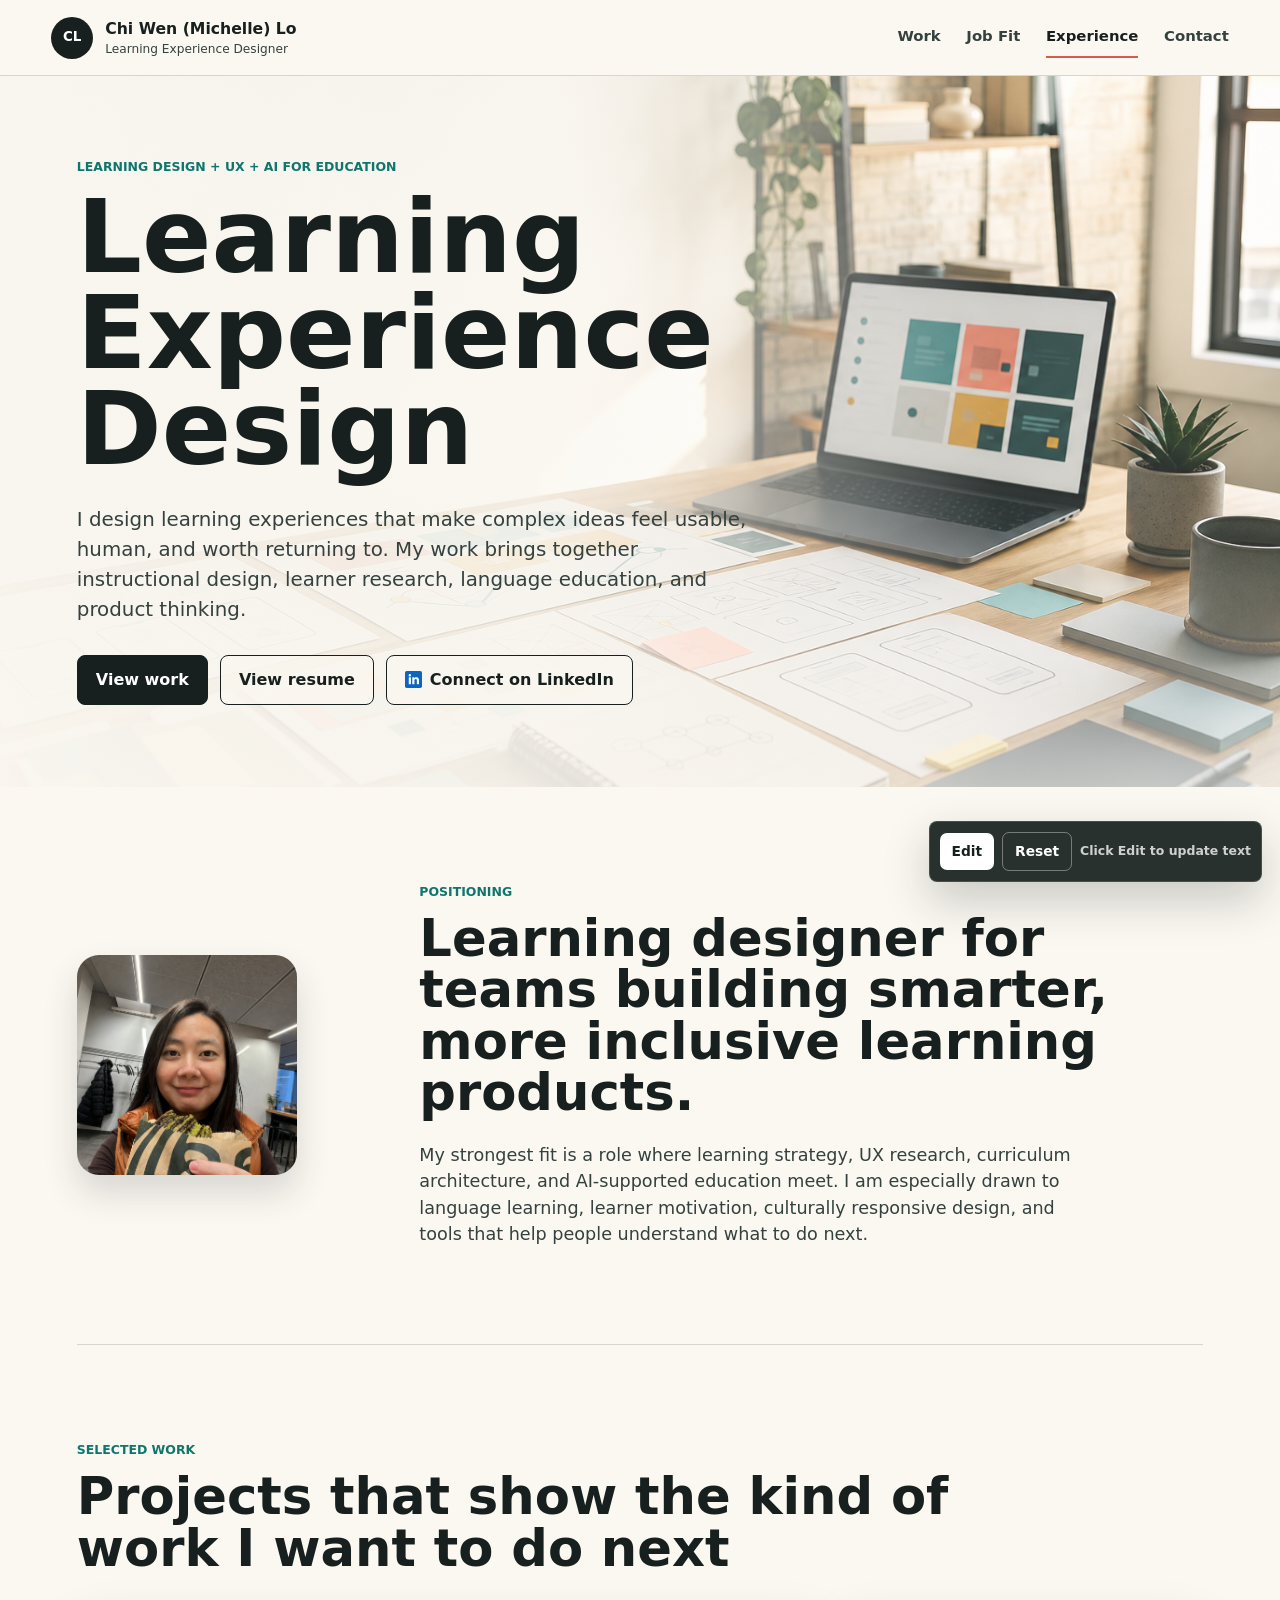
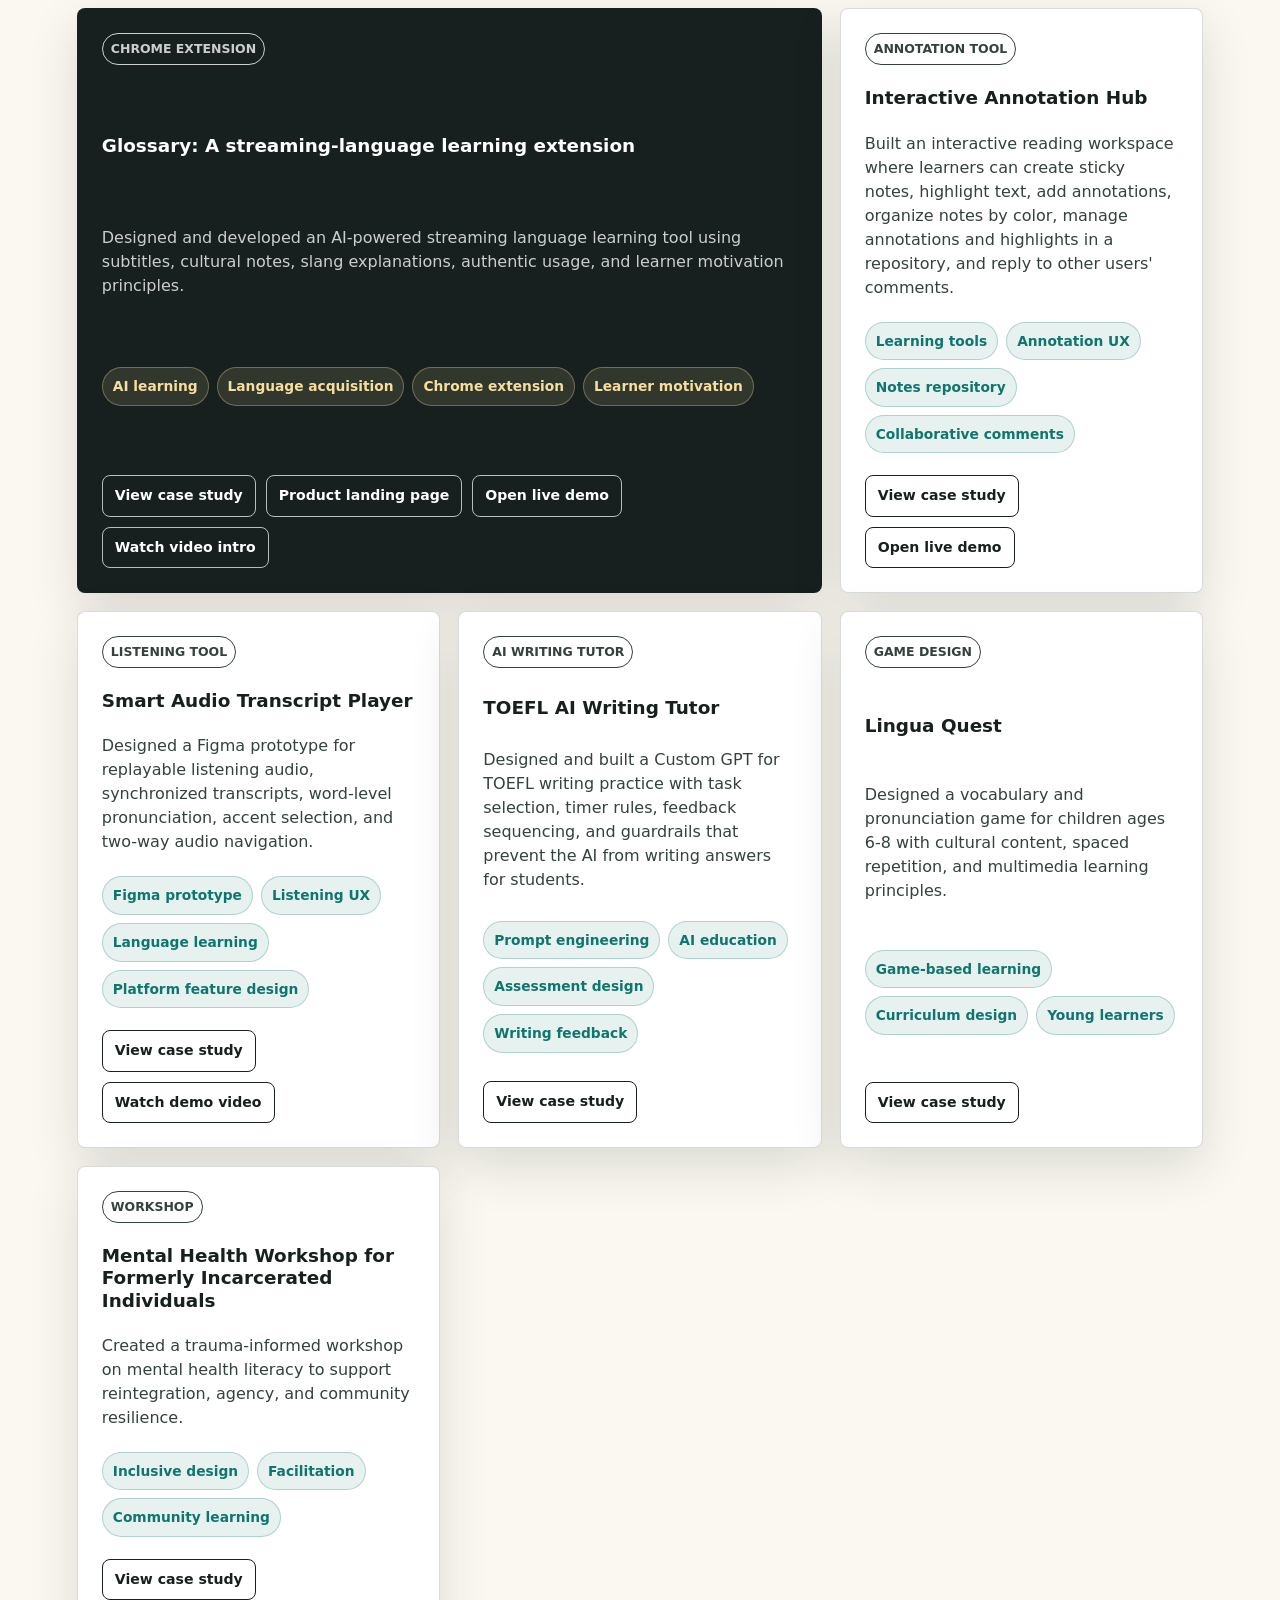
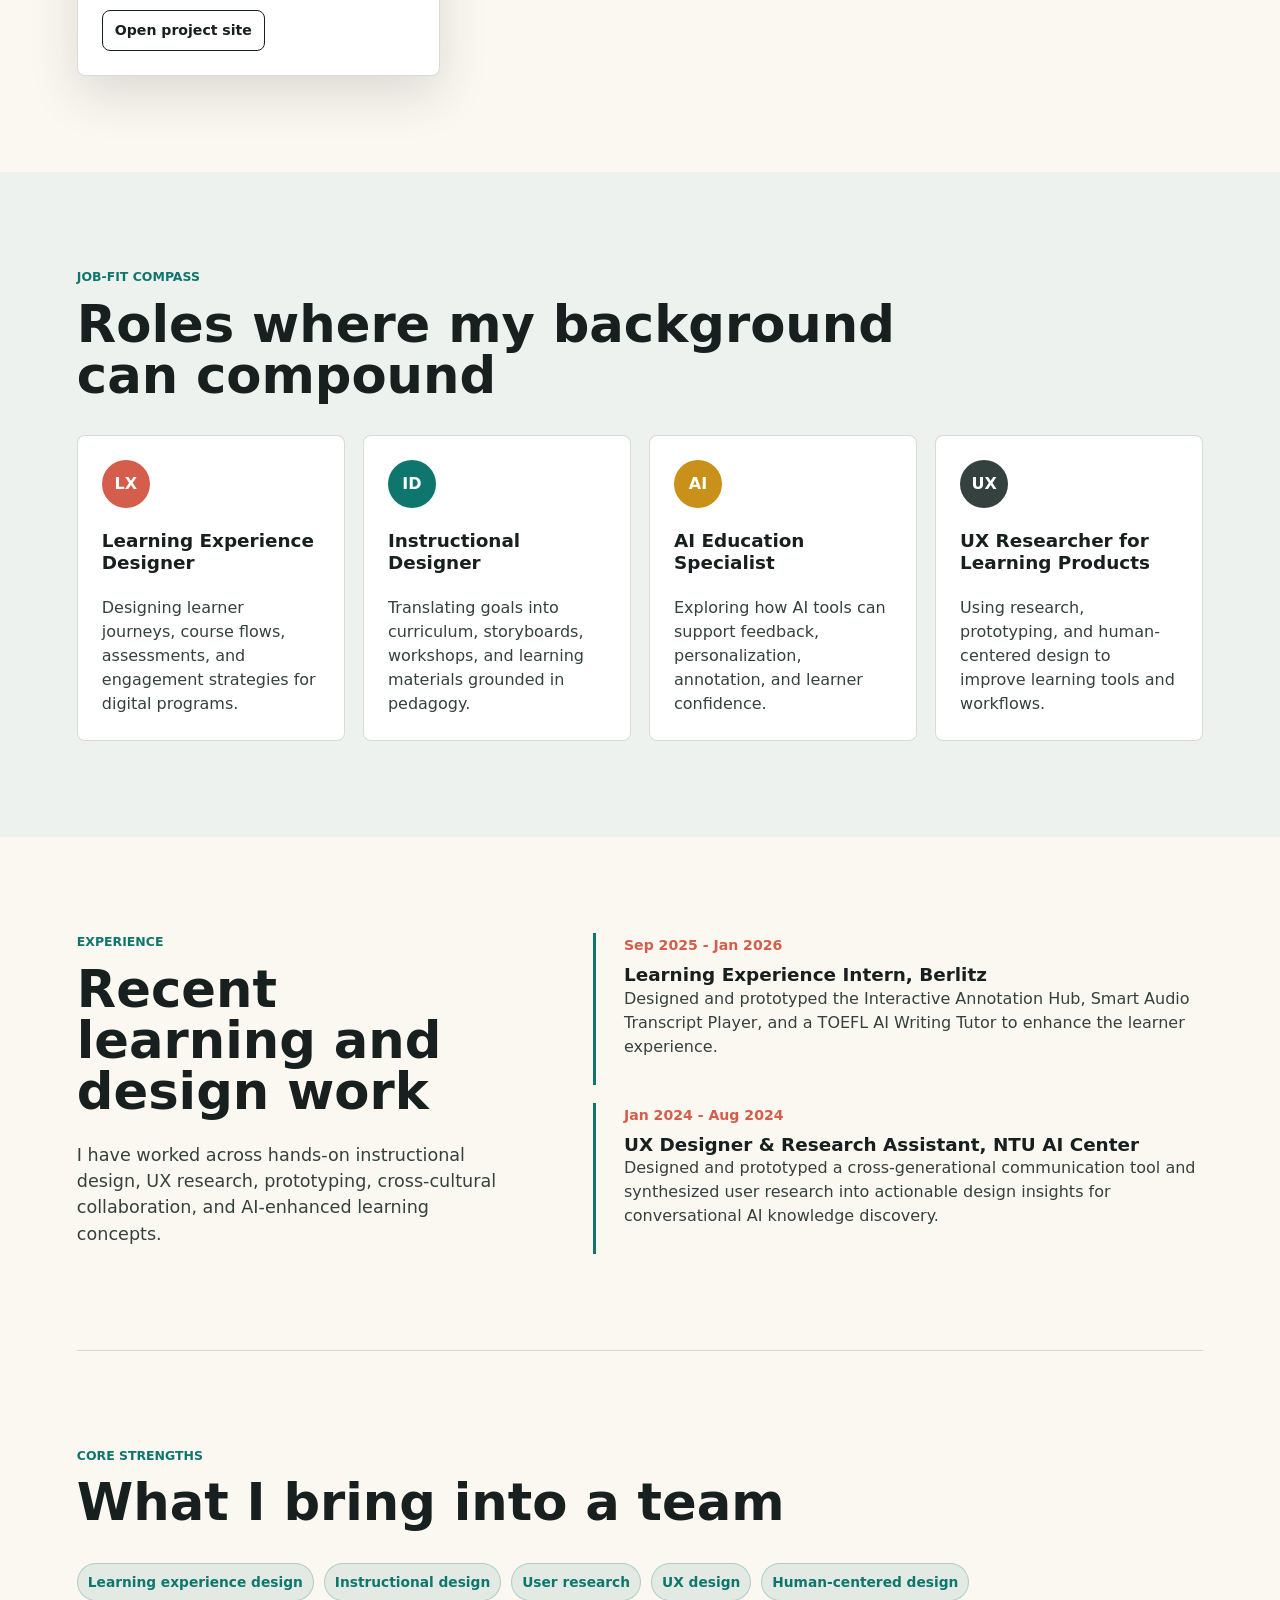
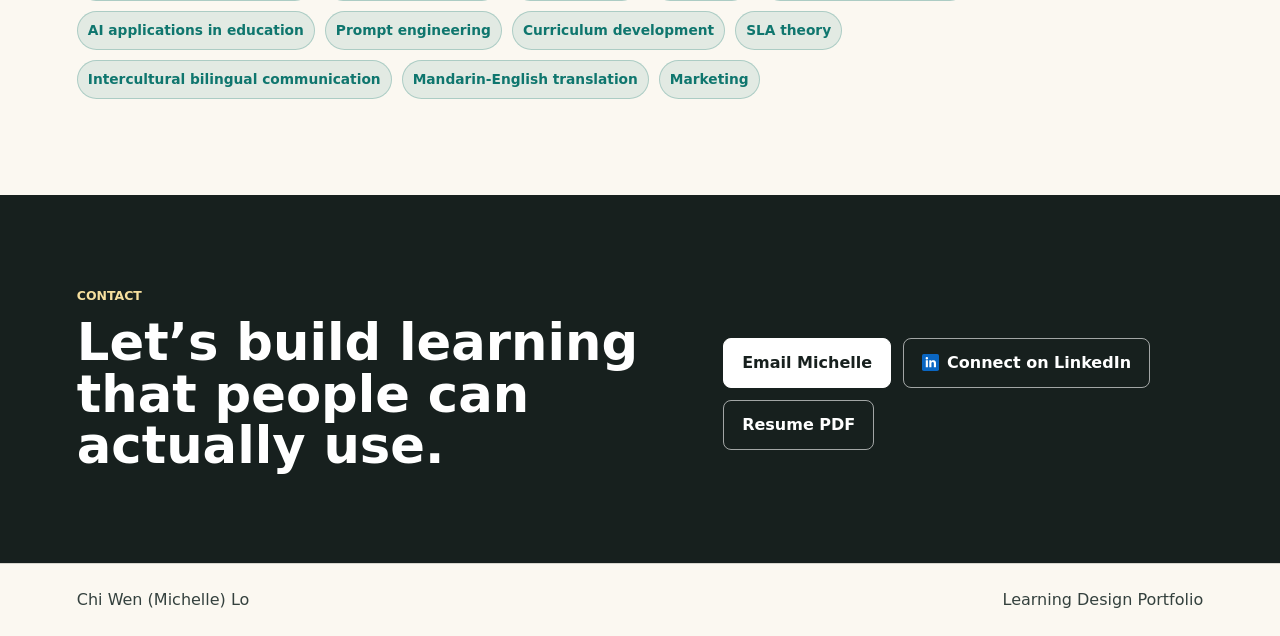
==== index.html @ 2b150193 "upload portfolio website" ====
<!doctype html>
<html lang="en">
  <head>
    <meta charset="utf-8">
    <meta name="viewport" content="width=device-width, initial-scale=1">
    <meta
      name="description"
      content="Chi Wen (Michelle) Lo portfolio for learning experience design, instructional design, AI education, and UX-informed learning products."
    >
    <title>Chi Wen (Michelle) Lo | Learning Designer</title>
    <link rel="stylesheet" href="styles.css?v=36">
  </head>
  <body>
    <header class="site-header">
      <a class="brand" href="#top" aria-label="Chi Wen Michelle Lo portfolio home">
        <span class="brand-mark">CL</span>
        <span>
          <strong>Chi Wen (Michelle) Lo</strong>
          <small>Learning Experience Designer</small>
        </span>
      </a>
      <nav class="nav-links" aria-label="Primary navigation">
        <a href="#work">Work</a>
        <a href="#fit">Job Fit</a>
        <a href="#experience">Experience</a>
        <a href="#contact">Contact</a>
      </nav>
    </header>

    <div class="edit-toolbar" aria-label="Page editing tools">
      <button class="edit-button" type="button" data-edit-toggle>Edit</button>
      <button class="edit-button ghost" type="button" data-edit-reset>Reset</button>
      <span class="edit-status" data-edit-status>Click Edit to update text</span>
    </div>

    <main id="top">
      <section class="hero" aria-labelledby="hero-title">
        <img class="hero-image" src="assets/learning-design-hero.png" alt="">
        <div class="hero-overlay"></div>
        <div class="hero-content">
          <p class="eyebrow">Learning design + UX + AI for education</p>
          <h1 id="hero-title">Learning Experience Design</h1>
          <p class="hero-copy">
            I design learning experiences that make complex ideas feel usable, human, and worth returning to. My work brings
            together instructional design, learner research, language education, and product thinking.
          </p>
          <div class="hero-actions">
            <a class="button primary" href="#work">View work</a>
            <a class="button secondary" href="assets/chi-wen-michelle-lo-resume.pdf" target="_blank" rel="noreferrer">View resume</a>
            <a
              class="button secondary"
              href="https://www.linkedin.com/in/chi-wen-lo-a97b5a18b/"
              target="_blank"
              rel="noreferrer"
            >
              <svg class="button-icon linkedin-icon" viewBox="0 0 24 24" aria-hidden="true" focusable="false">
                <rect width="24" height="24" rx="2.5"></rect>
                <path
                  d="M5.33 8.98h3.04v9.77H5.33V8.98zm1.52-4.86a1.76 1.76 0 1 1 0 3.52 1.76 1.76 0 0 1 0-3.52zm3.43 4.86h2.91v1.34h.04c.4-.77 1.4-1.58 2.88-1.58 3.08 0 3.65 2.03 3.65 4.66v5.35h-3.03V14c0-1.14-.02-2.6-1.58-2.6-1.59 0-1.83 1.24-1.83 2.52v4.83h-3.04V8.98z"
                ></path>
              </svg>
              Connect on LinkedIn
            </a>
          </div>
        </div>
      </section>

      <section class="intro-band" aria-label="Portfolio summary">
        <div class="intro-grid">
          <div class="profile-photo-block">
            <div class="profile-photo-frame" data-profile-crop-preview>
              <img
                class="profile-photo"
                src="assets/michelle-profile-outpainted.png"
                alt="Portrait of Chi Wen Michelle Lo"
              >
            </div>
            <div class="profile-crop-controls" data-profile-crop-controls aria-label="Profile photo crop controls">
              <label>
                Zoom
                <input type="range" min="0.56" max="2.4" step="0.01" data-profile-crop-input="zoom">
              </label>
              <label>
                Left / right
                <input type="range" min="-60" max="60" step="1" data-profile-crop-input="x">
              </label>
              <label>
                Up / down
                <input type="range" min="-190" max="90" step="1" data-profile-crop-input="y">
              </label>
            </div>
          </div>
          <div class="intro-copy-block">
            <p class="section-kicker">Positioning</p>
            <h2>Learning designer for teams building smarter, more inclusive learning products.</h2>
            <p>
              My strongest fit is a role where learning strategy, UX research, curriculum architecture, and AI-supported
              education meet. I am especially drawn to language learning, learner motivation, culturally responsive design,
              and tools that help people understand what to do next.
            </p>
          </div>
        </div>
      </section>

      <section class="section section-divided" id="work">
        <div class="section-heading">
          <p class="section-kicker">Selected work</p>
          <h2>Projects that show the kind of work I want to do next</h2>
        </div>
        <div class="project-grid">
          <article
            class="project-card featured"
            data-card-link="glossary.html"
            role="link"
            tabindex="0"
            aria-label="Open Glossary project deep dive"
          >
            <div class="project-meta">
              <span>Chrome Extension</span>
            </div>
            <h3>Glossary: A streaming-language learning extension</h3>
            <p>
              Designed and developed an AI-powered streaming language learning tool using subtitles, cultural notes,
              slang explanations, authentic usage, and learner motivation principles.
            </p>
            <ul class="tag-list" aria-label="Project skills">
              <li>AI learning</li>
              <li>Language acquisition</li>
              <li>Chrome extension</li>
              <li>Learner motivation</li>
            </ul>
            <div class="project-actions">
              <a class="project-link light" href="glossary.html">View case study</a>
              <a
                class="project-link light"
                href="https://glossary-language-learning-extension.replit.app/"
                target="_blank"
                rel="noreferrer"
              >
                Product landing page
              </a>
              <a
                class="project-link light"
                href="https://glossary-language-learning-extension.replit.app/demo"
                target="_blank"
                rel="noreferrer"
              >
                Open live demo
              </a>
              <a
                class="project-link light"
                href="https://www.youtube.com/watch?v=hqwq4Liy1Lw"
                target="_blank"
                rel="noreferrer"
              >
                Watch video intro
              </a>
            </div>
          </article>

          <article
            class="project-card"
            data-card-link="interactive-annotation-hub.html"
            role="link"
            tabindex="0"
            aria-label="Open Interactive Annotation Hub project deep dive"
          >
            <div class="project-meta">
              <span>Annotation Tool</span>
            </div>
            <h3>Interactive Annotation Hub</h3>
            <p>
              Built an interactive reading workspace where learners can create sticky notes, highlight text, add
              annotations, organize notes by color, manage annotations and highlights in a repository, and reply to other
              users' comments.
            </p>
            <ul class="tag-list" aria-label="Project skills">
              <li>Learning tools</li>
              <li>Annotation UX</li>
              <li>Notes repository</li>
              <li>Collaborative comments</li>
            </ul>
            <div class="project-actions">
              <a class="project-link" href="interactive-annotation-hub.html">View case study</a>
              <a class="project-link" href="https://interactive-annotation-hub--name1911434.replit.app" target="_blank" rel="noreferrer">
                Open live demo
              </a>
            </div>
          </article>

          <article
            class="project-card"
            data-card-link="smart-audio-transcript-player.html"
            role="link"
            tabindex="0"
            aria-label="Open Smart Audio Transcript Player project deep dive"
          >
            <div class="project-meta">
              <span>Listening Tool</span>
            </div>
            <h3>Smart Audio Transcript Player</h3>
            <p>
              Designed a Figma prototype for replayable listening audio, synchronized transcripts, word-level
              pronunciation, accent selection, and two-way audio navigation.
            </p>
            <ul class="tag-list" aria-label="Project skills">
              <li>Figma prototype</li>
              <li>Listening UX</li>
              <li>Language learning</li>
              <li>Platform feature design</li>
            </ul>
            <div class="project-actions">
              <a class="project-link" href="smart-audio-transcript-player.html">View case study</a>
              <a
                class="project-link"
                href="https://www.youtube.com/watch?v=US7o_-IS5sc"
                target="_blank"
                rel="noreferrer"
              >
                Watch demo video
              </a>
            </div>
          </article>

          <article
            class="project-card"
            data-card-link="toefl-ai-writing-tutor.html"
            role="link"
            tabindex="0"
            aria-label="Open TOEFL AI Writing Tutor project deep dive"
          >
            <div class="project-meta">
              <span>AI Writing Tutor</span>
            </div>
            <h3>TOEFL AI Writing Tutor</h3>
            <p>
              Designed and built a Custom GPT for TOEFL writing practice with task selection, timer rules, feedback
              sequencing, and guardrails that prevent the AI from writing answers for students.
            </p>
            <ul class="tag-list" aria-label="Project skills">
              <li>Prompt engineering</li>
              <li>AI education</li>
              <li>Assessment design</li>
              <li>Writing feedback</li>
            </ul>
            <a class="project-link" href="toefl-ai-writing-tutor.html">View case study</a>
          </article>

          <article
            class="project-card"
            data-card-link="lingua-quest.html"
            role="link"
            tabindex="0"
            aria-label="Open Lingua Quest project deep dive"
          >
            <div class="project-meta">
              <span>Game Design</span>
            </div>
            <h3>Lingua Quest</h3>
            <p>
              Designed a vocabulary and pronunciation game for children ages 6-8 with cultural content, spaced repetition,
              and multimedia learning principles.
            </p>
            <ul class="tag-list" aria-label="Project skills">
              <li>Game-based learning</li>
              <li>Curriculum design</li>
              <li>Young learners</li>
            </ul>
            <a class="project-link" href="lingua-quest.html">View case study</a>
          </article>

          <article
            class="project-card"
            data-card-link="mental-health-workshop.html"
            role="link"
            tabindex="0"
            aria-label="Open Mental Health Workshop project deep dive"
          >
            <div class="project-meta">
              <span>Workshop</span>
            </div>
            <h3>Mental Health Workshop for Formerly Incarcerated Individuals</h3>
            <p>
              Created a trauma-informed workshop on mental health literacy to support reintegration, agency, and
              community resilience.
            </p>
            <ul class="tag-list" aria-label="Project skills">
              <li>Inclusive design</li>
              <li>Facilitation</li>
              <li>Community learning</li>
            </ul>
            <div class="project-actions">
              <a class="project-link" href="mental-health-workshop.html">View case study</a>
              <a
                class="project-link"
                href="https://sites.google.com/nyu.edu/opportunities-for-ii/overview"
                target="_blank"
                rel="noreferrer"
              >
                Open project site
              </a>
            </div>
          </article>
        </div>
      </section>

      <section class="section muted" id="fit">
        <div class="section-heading">
          <p class="section-kicker">Job-fit compass</p>
          <h2>Roles where my background can compound</h2>
        </div>
        <div class="fit-grid">
          <article class="fit-item">
            <span class="fit-icon">LX</span>
            <h3>Learning Experience Designer</h3>
            <p>Designing learner journeys, course flows, assessments, and engagement strategies for digital programs.</p>
          </article>
          <article class="fit-item">
            <span class="fit-icon">ID</span>
            <h3>Instructional Designer</h3>
            <p>Translating goals into curriculum, storyboards, workshops, and learning materials grounded in pedagogy.</p>
          </article>
          <article class="fit-item">
            <span class="fit-icon">AI</span>
            <h3>AI Education Specialist</h3>
            <p>Exploring how AI tools can support feedback, personalization, annotation, and learner confidence.</p>
          </article>
          <article class="fit-item">
            <span class="fit-icon">UX</span>
            <h3>UX Researcher for Learning Products</h3>
            <p>Using research, prototyping, and human-centered design to improve learning tools and workflows.</p>
          </article>
        </div>
      </section>

      <section class="section split" id="experience">
        <div>
          <p class="section-kicker">Experience</p>
          <h2>Recent learning and design work</h2>
          <p class="body-copy">
            I have worked across hands-on instructional design, UX research, prototyping, cross-cultural collaboration,
            and AI-enhanced learning concepts.
          </p>
        </div>
        <div class="timeline" aria-label="Career highlights">
          <article>
            <time>Sep 2025 - Jan 2026</time>
            <h3>Learning Experience Intern, Berlitz</h3>
            <p>
              Designed and prototyped the Interactive Annotation Hub, Smart Audio Transcript Player, and a TOEFL AI
              Writing Tutor to enhance the learner experience.
            </p>
          </article>
          <article>
            <time>Jan 2024 - Aug 2024</time>
            <h3>UX Designer & Research Assistant, NTU AI Center</h3>
            <p>
              Designed and prototyped a cross-generational communication tool and synthesized user research into
              actionable design insights for conversational AI knowledge discovery.
            </p>
          </article>
        </div>
      </section>

      <section class="section capabilities section-divided" aria-label="Capabilities">
        <div class="section-heading">
          <p class="section-kicker">Core strengths</p>
          <h2>What I bring into a team</h2>
        </div>
        <div class="capability-list">
          <span>Learning experience design</span>
          <span>Instructional design</span>
          <span>User research</span>
          <span>UX design</span>
          <span>Human-centered design</span>
          <span>AI applications in education</span>
          <span>Prompt engineering</span>
          <span>Curriculum development</span>
          <span>SLA theory</span>
          <span>Intercultural bilingual communication</span>
          <span>Mandarin-English translation</span>
          <span>Marketing</span>
        </div>
      </section>

      <section class="contact-section" id="contact">
        <div>
          <p class="section-kicker">Contact</p>
          <h2>Let’s build learning that people can actually use.</h2>
        </div>
        <div class="contact-actions">
          <a
            class="button primary"
            href="https://mail.google.com/mail/?view=cm&fs=1&to=cl9294@nyu.edu"
            target="_blank"
            rel="noreferrer"
          >
            Email Michelle
          </a>
          <a
            class="button secondary"
            href="https://www.linkedin.com/in/chi-wen-lo-a97b5a18b/"
            target="_blank"
            rel="noreferrer"
          >
            <svg class="button-icon linkedin-icon" viewBox="0 0 24 24" aria-hidden="true" focusable="false">
              <rect width="24" height="24" rx="2.5"></rect>
              <path
                d="M5.33 8.98h3.04v9.77H5.33V8.98zm1.52-4.86a1.76 1.76 0 1 1 0 3.52 1.76 1.76 0 0 1 0-3.52zm3.43 4.86h2.91v1.34h.04c.4-.77 1.4-1.58 2.88-1.58 3.08 0 3.65 2.03 3.65 4.66v5.35h-3.03V14c0-1.14-.02-2.6-1.58-2.6-1.59 0-1.83 1.24-1.83 2.52v4.83h-3.04V8.98z"
              ></path>
            </svg>
            Connect on LinkedIn
          </a>
          <a class="button secondary" href="assets/chi-wen-michelle-lo-resume.pdf" target="_blank" rel="noreferrer">Resume PDF</a>
        </div>
      </section>
    </main>

    <footer class="site-footer">
      <span>Chi Wen (Michelle) Lo</span>
      <span>Learning Design Portfolio</span>
    </footer>

    <script src="script.js?v=11"></script>
  </body>
</html>
---- styles.css ----
:root {
  --ink: #17201e;
  --graphite: #34413e;
  --paper: #fbf8f1;
  --mist: #edf2ee;
  --teal: #0f766e;
  --coral: #d45d4c;
  --mustard: #c9911a;
  --line: rgba(23, 32, 30, 0.16);
  --shadow: 0 18px 50px rgba(23, 32, 30, 0.14);
  --section-space: clamp(58px, 8vw, 96px);
}

* {
  box-sizing: border-box;
}

html {
  scroll-behavior: smooth;
}

body {
  margin: 0;
  color: var(--ink);
  background: var(--paper);
  font-family: Inter, ui-sans-serif, system-ui, -apple-system, BlinkMacSystemFont, "Segoe UI", sans-serif;
  line-height: 1.5;
}

a {
  color: inherit;
  text-decoration: none;
}

.site-header {
  position: sticky;
  top: 0;
  z-index: 20;
  display: flex;
  align-items: center;
  justify-content: space-between;
  min-height: 76px;
  padding: 14px clamp(18px, 4vw, 56px);
  background: rgba(251, 248, 241, 0.86);
  border-bottom: 1px solid var(--line);
  backdrop-filter: blur(18px);
}

.brand {
  display: inline-flex;
  align-items: center;
  gap: 12px;
  min-width: 0;
}

.brand-mark {
  display: grid;
  width: 42px;
  height: 42px;
  place-items: center;
  flex: 0 0 auto;
  color: white;
  background: var(--ink);
  border-radius: 50%;
  font-weight: 800;
  font-size: 0.84rem;
}

.brand strong,
.brand small {
  display: block;
}

.brand strong {
  font-size: 0.98rem;
}

.brand small {
  color: var(--graphite);
  font-size: 0.76rem;
}

.nav-links {
  display: flex;
  gap: clamp(14px, 2vw, 28px);
  color: var(--graphite);
  font-size: 0.93rem;
  font-weight: 700;
}

.nav-links a {
  padding-block: 8px;
  border-bottom: 2px solid transparent;
}

.nav-links a:hover,
.nav-links a.is-active {
  color: var(--ink);
  border-color: var(--coral);
}

.hero {
  position: relative;
  min-height: clamp(500px, 68vh, 640px);
  display: grid;
  align-items: center;
  overflow: hidden;
  padding: clamp(44px, 7vw, 82px) clamp(18px, 6vw, 82px);
}

.hero-image,
.hero-overlay {
  position: absolute;
  inset: 0;
  width: 100%;
  height: 100%;
}

.hero-image {
  object-fit: cover;
  object-position: 64% center;
}

.hero-overlay {
  background:
    linear-gradient(90deg, rgba(251, 248, 241, 0.96) 0%, rgba(251, 248, 241, 0.82) 42%, rgba(251, 248, 241, 0.18) 78%),
    linear-gradient(0deg, rgba(251, 248, 241, 0.62) 0%, rgba(251, 248, 241, 0) 34%);
}

.hero-content {
  position: relative;
  z-index: 2;
  max-width: 760px;
}

.eyebrow,
.section-kicker {
  margin: 0 0 12px;
  color: var(--teal);
  font-size: 0.78rem;
  font-weight: 900;
  letter-spacing: 0;
  text-transform: uppercase;
}

h1,
h2,
h3,
p {
  overflow-wrap: break-word;
}

h1 {
  max-width: 11ch;
  margin: 0;
  font-size: clamp(3rem, 8vw, 6.9rem);
  line-height: 0.94;
  letter-spacing: 0;
}

h2 {
  margin: 0;
  font-size: clamp(2rem, 4vw, 4.25rem);
  line-height: 1;
  letter-spacing: 0;
}

h3 {
  margin: 0;
  font-size: 1.15rem;
  line-height: 1.2;
}

.hero-copy {
  max-width: 670px;
  margin: 28px 0 0;
  color: var(--graphite);
  font-size: clamp(1.04rem, 2vw, 1.24rem);
}

.hero-actions,
.contact-actions {
  display: flex;
  flex-wrap: wrap;
  gap: 12px;
  margin-top: 30px;
}

.button {
  display: inline-flex;
  align-items: center;
  justify-content: center;
  min-height: 46px;
  padding: 12px 18px;
  border: 1px solid var(--ink);
  border-radius: 8px;
  font-weight: 900;
  transition: transform 160ms ease, background 160ms ease, color 160ms ease;
}

.button:hover {
  transform: translateY(-2px);
}

.button.primary {
  color: white;
  background: var(--ink);
}

.button.secondary {
  color: var(--ink);
  background: rgba(251, 248, 241, 0.68);
}

.button-icon {
  width: 17px;
  height: 17px;
  margin-right: 8px;
  flex: 0 0 auto;
  fill: currentColor;
}

.linkedin-icon rect {
  fill: #0a66c2;
}

.linkedin-icon path {
  fill: #ffffff;
}

.edit-toolbar {
  position: fixed;
  right: 18px;
  bottom: 18px;
  z-index: 40;
  display: flex;
  align-items: center;
  gap: 8px;
  max-width: min(92vw, 440px);
  padding: 10px;
  background: rgba(23, 32, 30, 0.92);
  border: 1px solid rgba(255, 255, 255, 0.14);
  border-radius: 8px;
  box-shadow: 0 18px 46px rgba(23, 32, 30, 0.22);
  backdrop-filter: blur(16px);
}

.edit-button {
  min-height: 36px;
  padding: 8px 12px;
  color: var(--ink);
  background: white;
  border: 0;
  border-radius: 7px;
  cursor: pointer;
  font: inherit;
  font-size: 0.86rem;
  font-weight: 900;
}

.edit-button.ghost {
  color: white;
  background: transparent;
  border: 1px solid rgba(255, 255, 255, 0.36);
}

.edit-status {
  color: rgba(255, 255, 255, 0.78);
  font-size: 0.78rem;
  font-weight: 800;
}

body.is-editing [data-editable-key] {
  outline: 2px dashed rgba(212, 93, 76, 0.72);
  outline-offset: 4px;
  border-radius: 4px;
  cursor: text;
}

body.is-editing [data-editable-key]:focus {
  background: rgba(255, 255, 255, 0.72);
  outline: 3px solid var(--coral);
}

.project-card.featured [data-editable-key]:focus,
.contact-section [data-editable-key]:focus {
  color: var(--ink);
}

.intro-band {
  padding: 0 clamp(18px, 6vw, 82px) var(--section-space);
}

.intro-grid {
  display: grid;
  grid-template-columns: minmax(176px, 0.34fr) minmax(0, 1fr);
  gap: clamp(34px, 6vw, 76px);
  align-items: center;
  max-width: 1180px;
  margin: 0 auto;
  padding-top: var(--section-space);
}

.profile-photo-block {
  width: clamp(176px, 20vw, 220px);
}

.profile-photo-frame {
  --profile-zoom: 1;
  --profile-x: 0px;
  --profile-y: -88px;
  position: relative;
  width: 100%;
  aspect-ratio: 1;
  border-radius: 22px;
  overflow: hidden;
  box-shadow: 0 18px 34px rgba(39, 43, 52, 0.16);
  background: transparent;
}

.profile-photo {
  position: absolute;
  top: 0;
  left: 0;
  width: 100%;
  height: auto;
  max-width: none;
  transform: translate(var(--profile-x), var(--profile-y)) scale(var(--profile-zoom));
  transform-origin: top center;
  display: block;
}

.intro-copy-block {
  max-width: 760px;
}

.intro-copy-block h2 {
  max-width: 820px;
}

.intro-copy-block > p:last-child {
  max-width: 680px;
  margin: 24px 0 0;
  color: var(--graphite);
  font-size: 1.1rem;
}

.profile-crop-controls {
  display: none;
  width: min(270px, calc(100vw - 36px));
  margin-top: 14px;
  padding: 14px;
  border: 1px solid var(--line);
  border-radius: 8px;
  background: rgba(255, 255, 255, 0.88);
  box-shadow: 0 14px 28px rgba(39, 43, 52, 0.1);
}

body.is-editing .profile-crop-controls {
  display: grid;
  gap: 12px;
}

.profile-crop-controls label {
  display: grid;
  gap: 6px;
  color: var(--graphite);
  font-size: 0.78rem;
  font-weight: 900;
  text-transform: uppercase;
}

.profile-crop-controls input {
  width: 100%;
}

.body-copy {
  margin: 0;
  color: var(--graphite);
  font-size: 1.1rem;
}

.split .body-copy {
  margin-top: 24px;
}

.section {
  padding: var(--section-space) clamp(18px, 6vw, 82px);
}

.section-divided {
  position: relative;
  padding-top: 0;
}

.section-divided::before {
  content: "";
  display: block;
  max-width: 1180px;
  height: 1px;
  margin: 0 auto var(--section-space);
  background: var(--line);
}

.section-divided .section-heading {
  margin-top: 0;
}

.muted {
  background: var(--mist);
}

.section-heading {
  max-width: 880px;
  margin-bottom: 34px;
}

.project-grid,
.fit-grid {
  display: grid;
  grid-template-columns: repeat(3, minmax(0, 1fr));
  gap: 18px;
  max-width: 1180px;
}

.project-card,
.fit-item {
  display: flex;
  min-height: 318px;
  flex-direction: column;
  justify-content: space-between;
  gap: 22px;
  padding: 24px;
  background: white;
  border: 1px solid var(--line);
  border-radius: 8px;
  box-shadow: var(--shadow);
}

.project-card[data-card-link] {
  cursor: pointer;
  transition: box-shadow 180ms ease, transform 180ms ease;
}

.project-card[data-card-link]:hover,
.project-card[data-card-link]:focus-visible {
  box-shadow: 0 18px 38px rgba(35, 43, 38, 0.18);
  transform: translateY(-2px);
}

.project-card.featured {
  grid-column: span 2;
  background: var(--ink);
  color: white;
}

.project-card.featured p {
  color: rgba(255, 255, 255, 0.78);
}

.project-card p,
.fit-item p,
.timeline p {
  margin: 0;
  color: var(--graphite);
}

.project-link {
  display: inline-flex;
  width: fit-content;
  min-height: 40px;
  align-items: center;
  justify-content: center;
  padding: 9px 12px;
  color: var(--ink);
  background: transparent;
  border: 1px solid currentColor;
  border-radius: 8px;
  font-size: 0.88rem;
  font-weight: 900;
}

.project-actions {
  display: flex;
  flex-wrap: wrap;
  gap: 10px;
  align-items: center;
}

.project-link:hover {
  color: white;
  background: var(--ink);
}

.project-link.light {
  color: white;
  border-color: rgba(255, 255, 255, 0.7);
}

.project-link.light:hover {
  color: var(--ink);
  background: white;
}

.case-study {
  padding: clamp(68px, 10vw, 118px) clamp(18px, 6vw, 82px);
  background: #fffdf8;
  border-top: 1px solid var(--line);
}

.case-study-page {
  border-top: 0;
}

.case-study-page h1 {
  max-width: 940px;
  font-size: clamp(2.9rem, 7vw, 6.2rem);
}

.back-link {
  display: inline-flex;
  width: fit-content;
  min-height: 40px;
  align-items: center;
  justify-content: center;
  gap: 8px;
  margin-bottom: 28px;
  padding: 9px 12px;
  color: var(--ink);
  border: 1px solid currentColor;
  border-radius: 8px;
  font-size: 0.88rem;
  font-weight: 900;
}

.back-link::before {
  content: "←";
  font-size: 1.08rem;
  line-height: 1;
}

.back-link:hover {
  color: white;
  background: var(--ink);
}

.case-study-hero {
  max-width: 940px;
  margin-bottom: 0;
}

.case-study-hero p:last-child {
  max-width: 820px;
  color: var(--graphite);
  font-size: 1.12rem;
}

.case-study-actions {
  display: flex;
  flex-wrap: wrap;
  gap: 10px;
  align-items: center;
  margin-top: 20px;
}

.video-panel {
  width: min(940px, 100%);
  margin: 0 0 28px;
  overflow: hidden;
  border: 1px solid var(--line);
  border-radius: 8px;
  background: #111;
  aspect-ratio: 16 / 9;
}

.video-panel iframe {
  display: block;
  width: 100%;
  height: 100%;
  border: 0;
}

.case-study-grid {
  display: grid;
  grid-template-columns: minmax(0, 1.12fr) minmax(280px, 0.88fr);
  gap: 18px;
  align-items: stretch;
  max-width: 1180px;
  margin-bottom: 18px;
}

.case-panel {
  padding: 24px;
  background: white;
  border: 1px solid var(--line);
  border-radius: 8px;
}

.case-panel p {
  margin: 0;
  color: var(--graphite);
}

.case-panel p + p {
  margin-top: 16px;
}

.case-panel-heading {
  max-width: 760px;
  margin-bottom: 22px;
}

.case-panel > .section-kicker + .facts-list {
  margin-top: 16px;
}

.case-panel + .case-study-grid,
.case-study-page > .case-panel + .case-panel {
  margin-top: 18px;
}

.case-study-page > .video-panel,
.case-study-page > .case-study-grid,
.case-study-page > .case-panel {
  margin-top: 18px;
  margin-bottom: 0;
}

.facts-list {
  display: grid;
  gap: 16px;
  margin: 0;
}

.facts-list div {
  padding-bottom: 14px;
  border-bottom: 1px solid var(--line);
}

.facts-list div:last-child {
  padding-bottom: 0;
  border-bottom: 0;
}

.facts-list dt {
  margin-bottom: 4px;
  color: var(--ink);
  font-weight: 900;
}

.facts-list dd {
  margin: 0;
  color: var(--graphite);
}

.feature-list {
  display: grid;
  grid-template-columns: repeat(2, minmax(0, 1fr));
  gap: 12px;
  padding: 0;
  margin: 0;
  list-style: none;
  counter-reset: features;
}

.feature-list li {
  position: relative;
  min-height: 140px;
  padding: 20px 18px 18px 58px;
  background: var(--mist);
  border: 1px solid rgba(15, 118, 110, 0.18);
  border-radius: 8px;
  counter-increment: features;
}

.feature-list li::before {
  content: counter(features);
  position: absolute;
  top: 18px;
  left: 18px;
  display: grid;
  width: 28px;
  height: 28px;
  place-items: center;
  color: white;
  background: var(--teal);
  border-radius: 50%;
  font-size: 0.82rem;
  font-weight: 900;
}

.feature-list strong,
.feature-list span {
  display: block;
}

.feature-list strong {
  margin-bottom: 8px;
}

.feature-list span,
.insight-list {
  color: var(--graphite);
}

.insight-list {
  display: grid;
  gap: 10px;
  padding-left: 1.1rem;
  margin: 18px 0 0;
}

.principle-grid {
  display: grid;
  grid-template-columns: repeat(4, minmax(0, 1fr));
  gap: 12px;
}

.principle-grid article {
  padding: 18px;
  background: var(--mist);
  border: 1px solid rgba(15, 118, 110, 0.18);
  border-radius: 8px;
}

.principle-grid h3 {
  margin: 0 0 10px;
  font-size: 1rem;
}

.principle-grid p {
  margin: 0;
}

.project-meta {
  display: flex;
  flex-wrap: wrap;
  gap: 8px;
  color: var(--graphite);
  font-size: 0.78rem;
  font-weight: 900;
  text-transform: uppercase;
}

.project-meta span {
  padding: 6px 8px;
  border: 1px solid currentColor;
  border-radius: 999px;
}

.project-card.featured .project-meta {
  color: rgba(255, 255, 255, 0.78);
}

.tag-list {
  display: flex;
  flex-wrap: wrap;
  gap: 8px;
  padding: 0;
  margin: 0;
  list-style: none;
}

.tag-list li,
.capability-list span {
  padding: 8px 10px;
  background: rgba(15, 118, 110, 0.1);
  border: 1px solid rgba(15, 118, 110, 0.25);
  border-radius: 999px;
  color: var(--teal);
  font-size: 0.86rem;
  font-weight: 800;
}

.project-card.featured .tag-list li {
  color: #f6df9e;
  background: rgba(246, 223, 158, 0.12);
  border-color: rgba(246, 223, 158, 0.32);
}

.fit-grid {
  grid-template-columns: repeat(4, minmax(0, 1fr));
}

.fit-item {
  min-height: 260px;
  box-shadow: none;
}

.fit-icon {
  display: grid;
  width: 48px;
  height: 48px;
  place-items: center;
  border-radius: 50%;
  color: white;
  background: var(--coral);
  font-weight: 900;
}

.fit-item:nth-child(2) .fit-icon {
  background: var(--teal);
}

.fit-item:nth-child(3) .fit-icon {
  background: var(--mustard);
}

.fit-item:nth-child(4) .fit-icon {
  background: var(--graphite);
}

.split {
  display: grid;
  grid-template-columns: minmax(260px, 0.72fr) minmax(320px, 1fr);
  gap: clamp(34px, 6vw, 84px);
  align-items: start;
}

.timeline {
  display: grid;
  gap: 18px;
}

.timeline article {
  padding: 0 0 26px 28px;
  border-left: 3px solid var(--teal);
}

.timeline time {
  display: inline-block;
  margin-bottom: 8px;
  color: var(--coral);
  font-weight: 900;
  font-size: 0.88rem;
}

.capabilities {
  padding-top: 0;
}

.capability-list {
  display: flex;
  flex-wrap: wrap;
  gap: 10px;
  max-width: 980px;
}

.contact-section {
  display: flex;
  align-items: center;
  justify-content: space-between;
  gap: 28px;
  padding: clamp(54px, 8vw, 92px) clamp(18px, 6vw, 82px);
  color: white;
  background: var(--ink);
}

.contact-section .section-kicker {
  color: #f6df9e;
}

.contact-section h2 {
  max-width: 760px;
}

.contact-section .button.primary {
  border-color: white;
  color: var(--ink);
  background: white;
}

.contact-section .button.secondary {
  border-color: rgba(255, 255, 255, 0.6);
  color: white;
  background: transparent;
}

.site-footer {
  display: flex;
  justify-content: space-between;
  gap: 18px;
  padding: 24px clamp(18px, 6vw, 82px);
  color: var(--graphite);
  border-top: 1px solid var(--line);
}

@media (max-width: 920px) {
  .site-header {
    align-items: flex-start;
    flex-direction: column;
    gap: 12px;
  }

  .nav-links {
    width: 100%;
    overflow-x: auto;
    padding-bottom: 2px;
  }

  .hero {
    min-height: clamp(500px, 66svh, 620px);
  }

  .hero-overlay {
    background:
      linear-gradient(90deg, rgba(251, 248, 241, 0.98) 0%, rgba(251, 248, 241, 0.88) 62%, rgba(251, 248, 241, 0.34) 100%),
      linear-gradient(0deg, rgba(251, 248, 241, 0.75) 0%, rgba(251, 248, 241, 0) 40%);
  }

  h1 {
    max-width: 11ch;
  }

  .intro-grid,
  .split,
  .case-study-grid,
  .contact-section {
    grid-template-columns: 1fr;
  }

  .intro-grid,
  .split,
  .case-study-grid,
  .contact-section {
    display: grid;
  }

  .profile-photo-block {
    width: min(220px, 46vw);
  }

  .project-grid,
  .fit-grid,
  .feature-list,
  .principle-grid {
    grid-template-columns: 1fr 1fr;
  }

  .project-card.featured {
    grid-column: span 2;
  }
}

@media (max-width: 640px) {
  .brand strong {
    font-size: 0.9rem;
  }

  .hero {
    min-height: auto;
    padding-top: 52px;
    padding-bottom: 44px;
  }

  .hero-image {
    object-position: 70% center;
  }

  h1 {
    max-width: 9ch;
    font-size: clamp(2.6rem, 14vw, 4.25rem);
  }

  .hero-actions,
  .contact-actions,
  .button {
    width: 100%;
  }

  .intro-grid {
    gap: 26px;
  }

  .profile-photo-block {
    width: min(210px, 64vw);
  }

  .edit-toolbar {
    right: 10px;
    bottom: 10px;
    left: 10px;
    justify-content: space-between;
  }

  .edit-status {
    flex: 1;
    text-align: right;
  }

  .project-grid,
  .fit-grid,
  .feature-list,
  .principle-grid {
    grid-template-columns: 1fr;
  }

  .project-card.featured {
    grid-column: auto;
  }

  .project-card,
  .fit-item {
    min-height: 0;
  }

  .site-footer {
    flex-direction: column;
  }
}
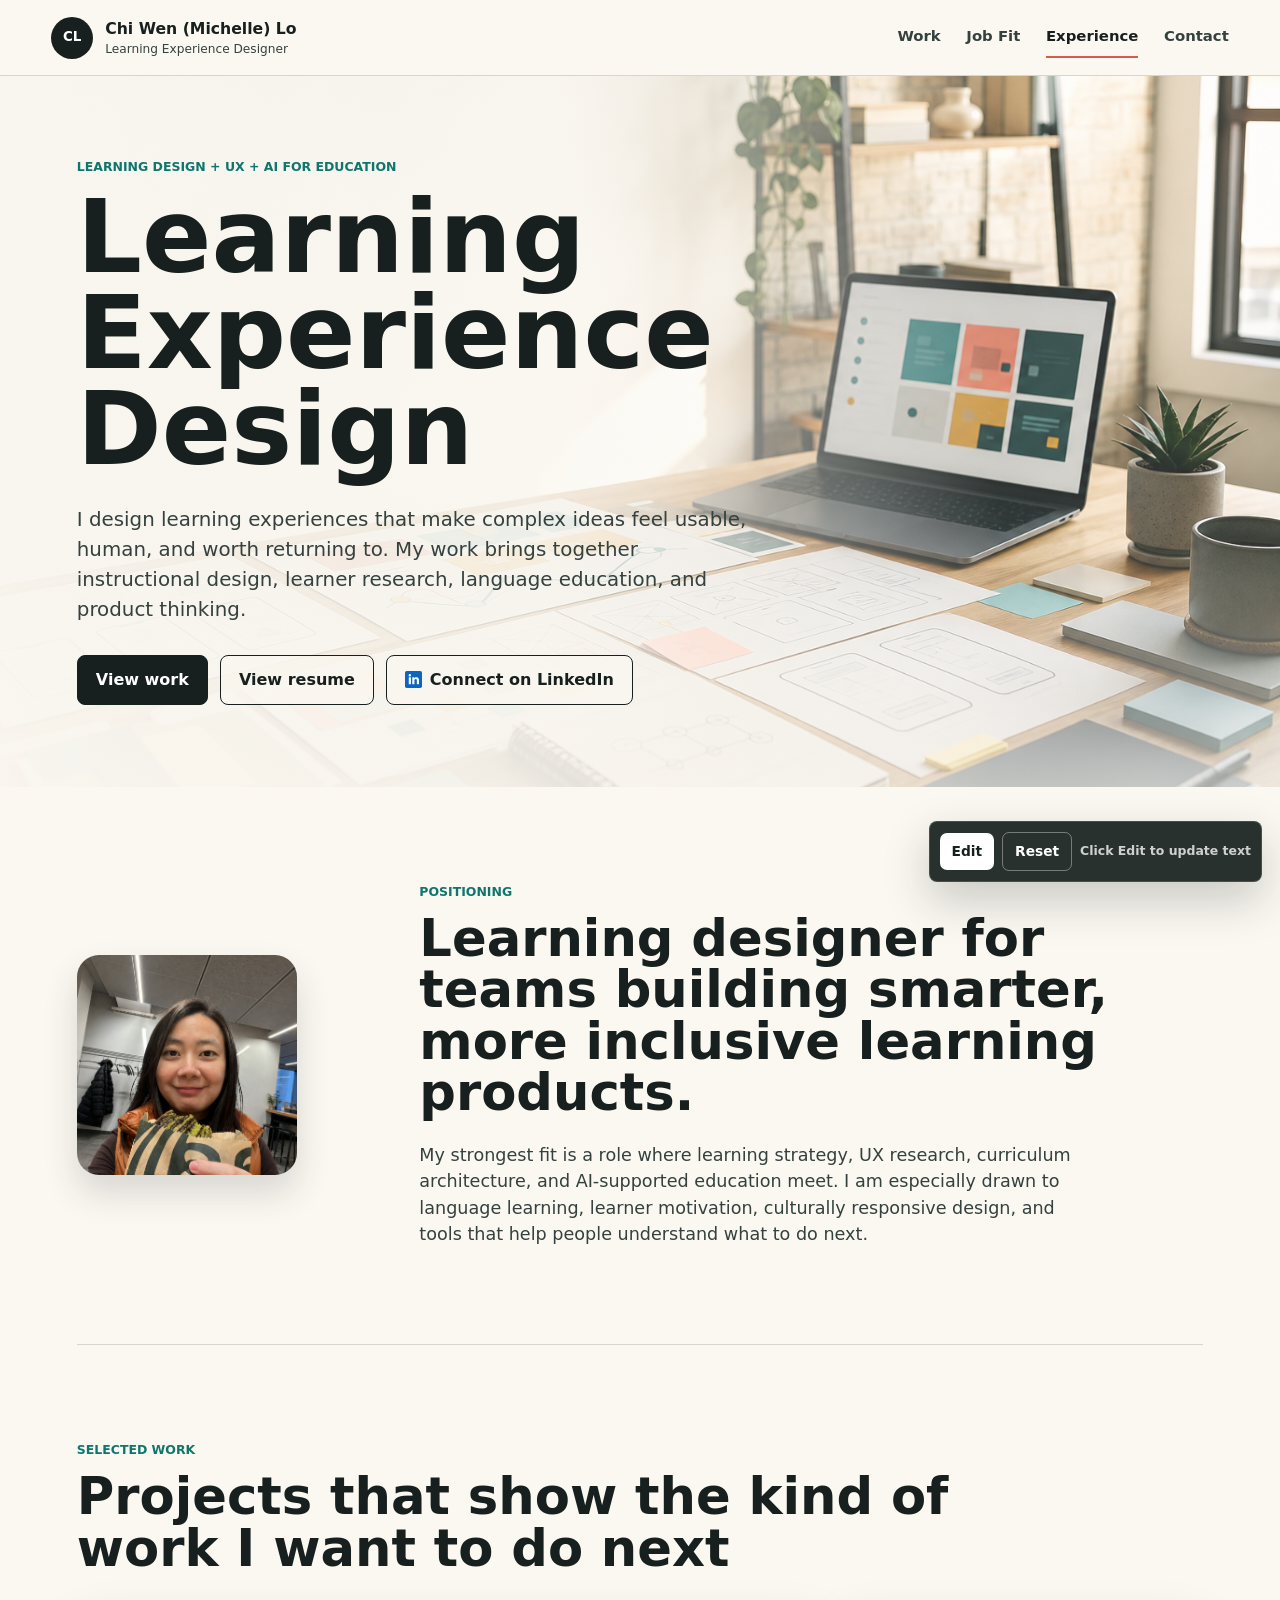
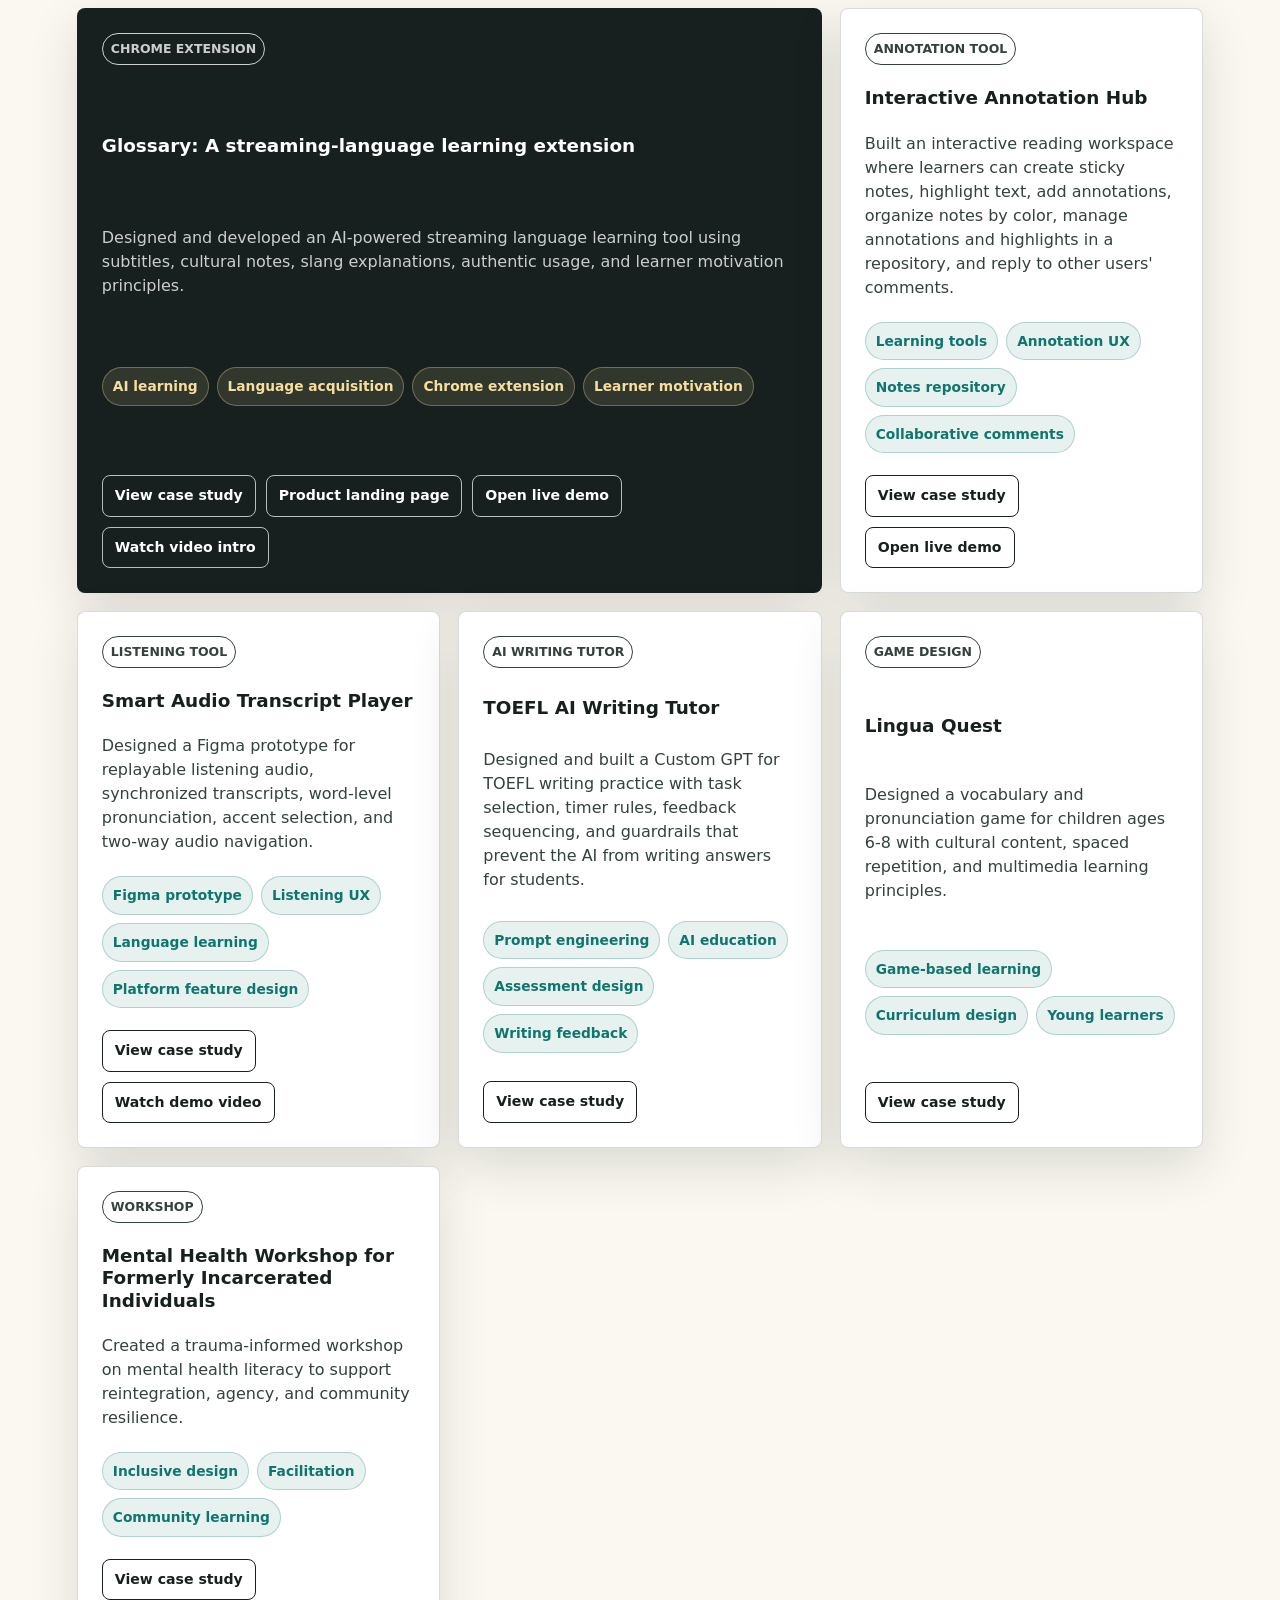
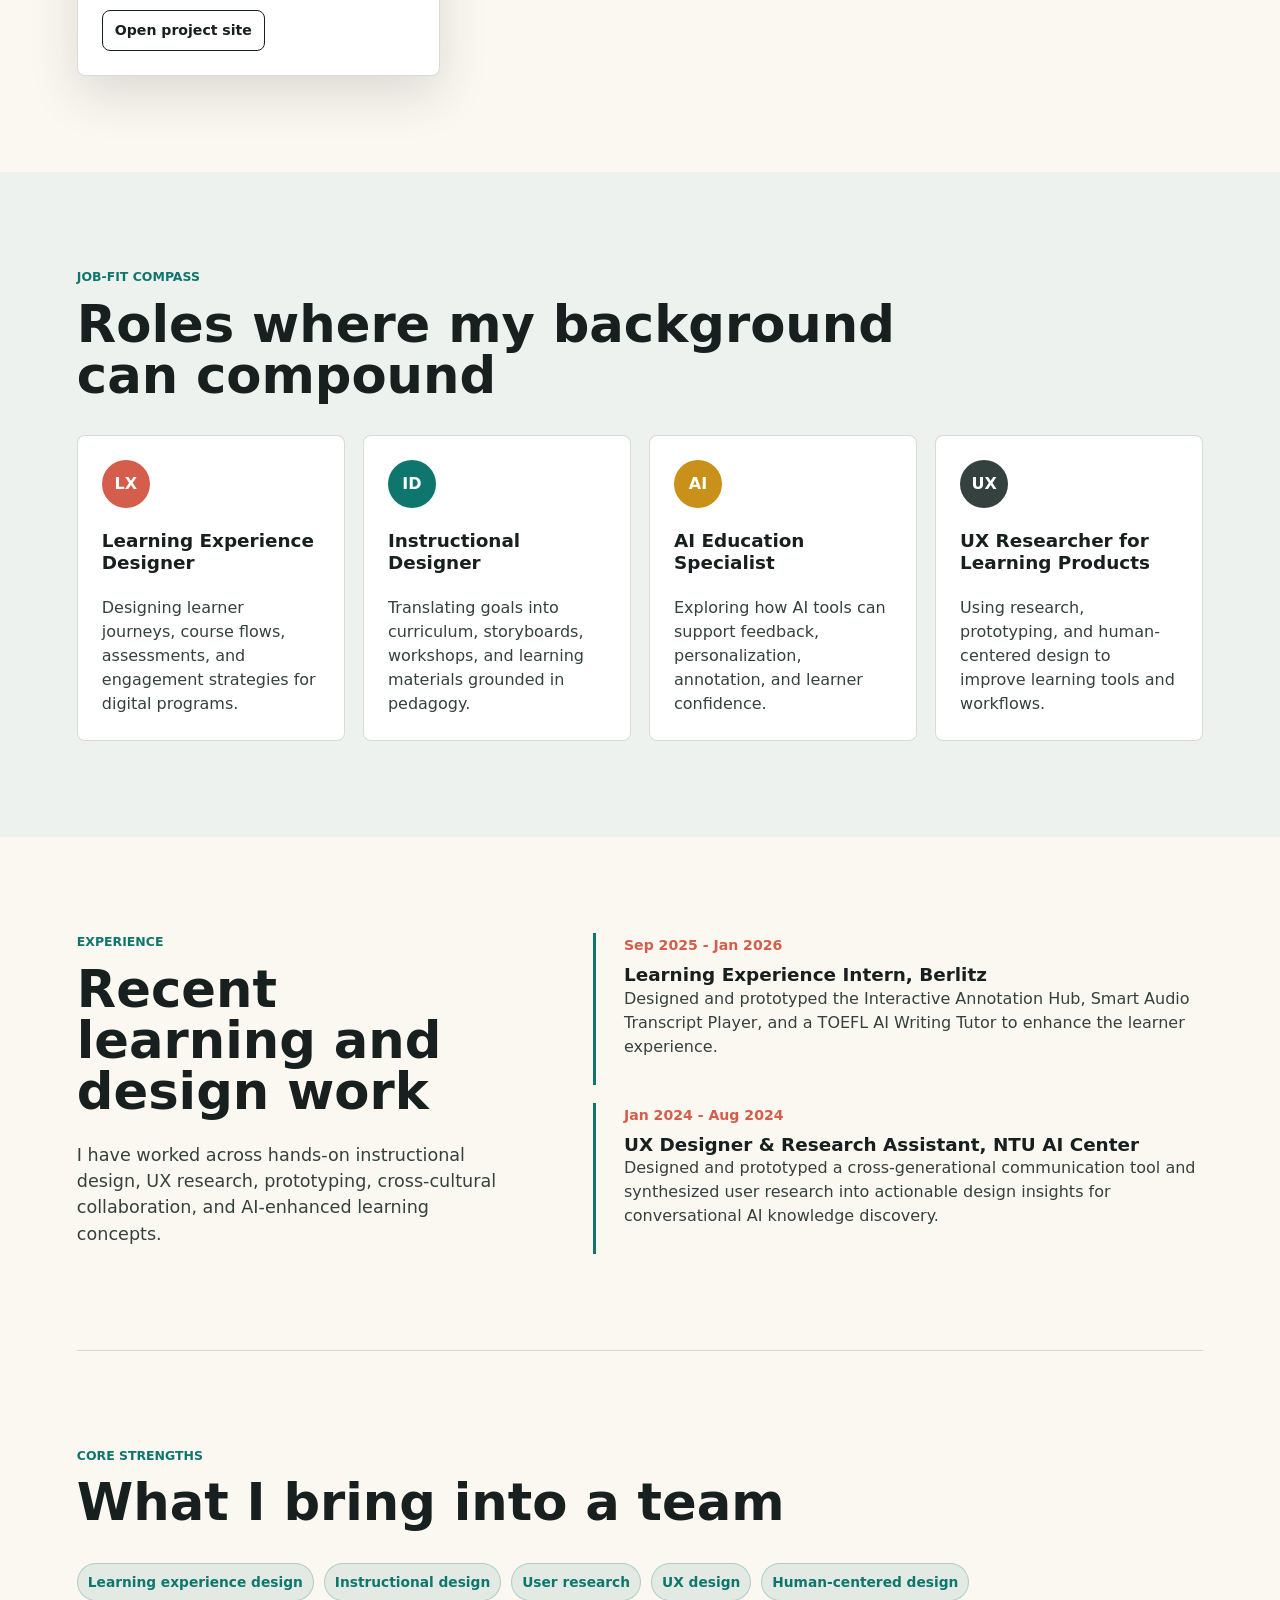
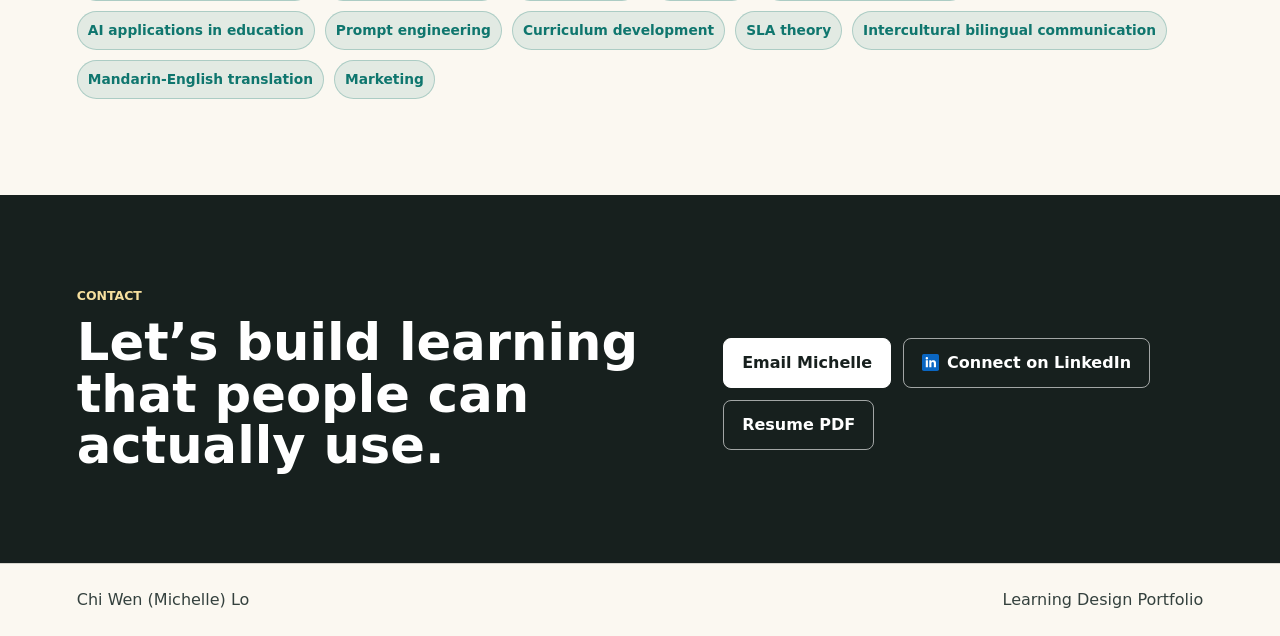
==== commit ca37214e: "Update portfolio website" ====
--- a/index.html
+++ b/index.html
@@ -8,7 +8,7 @@
       content="Chi Wen (Michelle) Lo portfolio for learning experience design, instructional design, AI education, and UX-informed learning products."
     >
     <title>Chi Wen (Michelle) Lo | Learning Designer</title>
-    <link rel="stylesheet" href="styles.css?v=36">
+    <link rel="stylesheet" href="styles.css?v=37">
   </head>
   <body>
     <header class="site-header">
--- a/styles.css
+++ b/styles.css
@@ -9,6 +9,7 @@
   --line: rgba(23, 32, 30, 0.16);
   --shadow: 0 18px 50px rgba(23, 32, 30, 0.14);
   --section-space: clamp(58px, 8vw, 96px);
+  --page-gutter: max(clamp(18px, 6vw, 82px), calc((100vw - 1180px) / 2));
 }
 
 * {
@@ -105,7 +106,7 @@
   display: grid;
   align-items: center;
   overflow: hidden;
-  padding: clamp(44px, 7vw, 82px) clamp(18px, 6vw, 82px);
+  padding: clamp(44px, 7vw, 82px) var(--page-gutter);
 }
 
 .hero-image,
@@ -288,7 +289,7 @@
 }
 
 .intro-band {
-  padding: 0 clamp(18px, 6vw, 82px) var(--section-space);
+  padding: 0 var(--page-gutter) var(--section-space);
 }
 
 .intro-grid {
@@ -385,7 +386,7 @@
 }
 
 .section {
-  padding: var(--section-space) clamp(18px, 6vw, 82px);
+  padding: var(--section-space) var(--page-gutter);
 }
 
 .section-divided {
@@ -411,8 +412,12 @@
 }
 
 .section-heading {
+  max-width: 1180px;
+  margin: 0 auto 34px;
+}
+
+.section-heading h2 {
   max-width: 880px;
-  margin-bottom: 34px;
 }
 
 .project-grid,
@@ -421,6 +426,7 @@
   grid-template-columns: repeat(3, minmax(0, 1fr));
   gap: 18px;
   max-width: 1180px;
+  margin: 0 auto;
 }
 
 .project-card,
@@ -843,7 +849,8 @@
   display: flex;
   flex-wrap: wrap;
   gap: 10px;
-  max-width: 980px;
+  max-width: 1180px;
+  margin: 0 auto;
 }
 
 .contact-section {
@@ -851,7 +858,7 @@
   align-items: center;
   justify-content: space-between;
   gap: 28px;
-  padding: clamp(54px, 8vw, 92px) clamp(18px, 6vw, 82px);
+  padding: clamp(54px, 8vw, 92px) var(--page-gutter);
   color: white;
   background: var(--ink);
 }
@@ -880,7 +887,7 @@
   display: flex;
   justify-content: space-between;
   gap: 18px;
-  padding: 24px clamp(18px, 6vw, 82px);
+  padding: 24px var(--page-gutter);
   color: var(--graphite);
   border-top: 1px solid var(--line);
 }
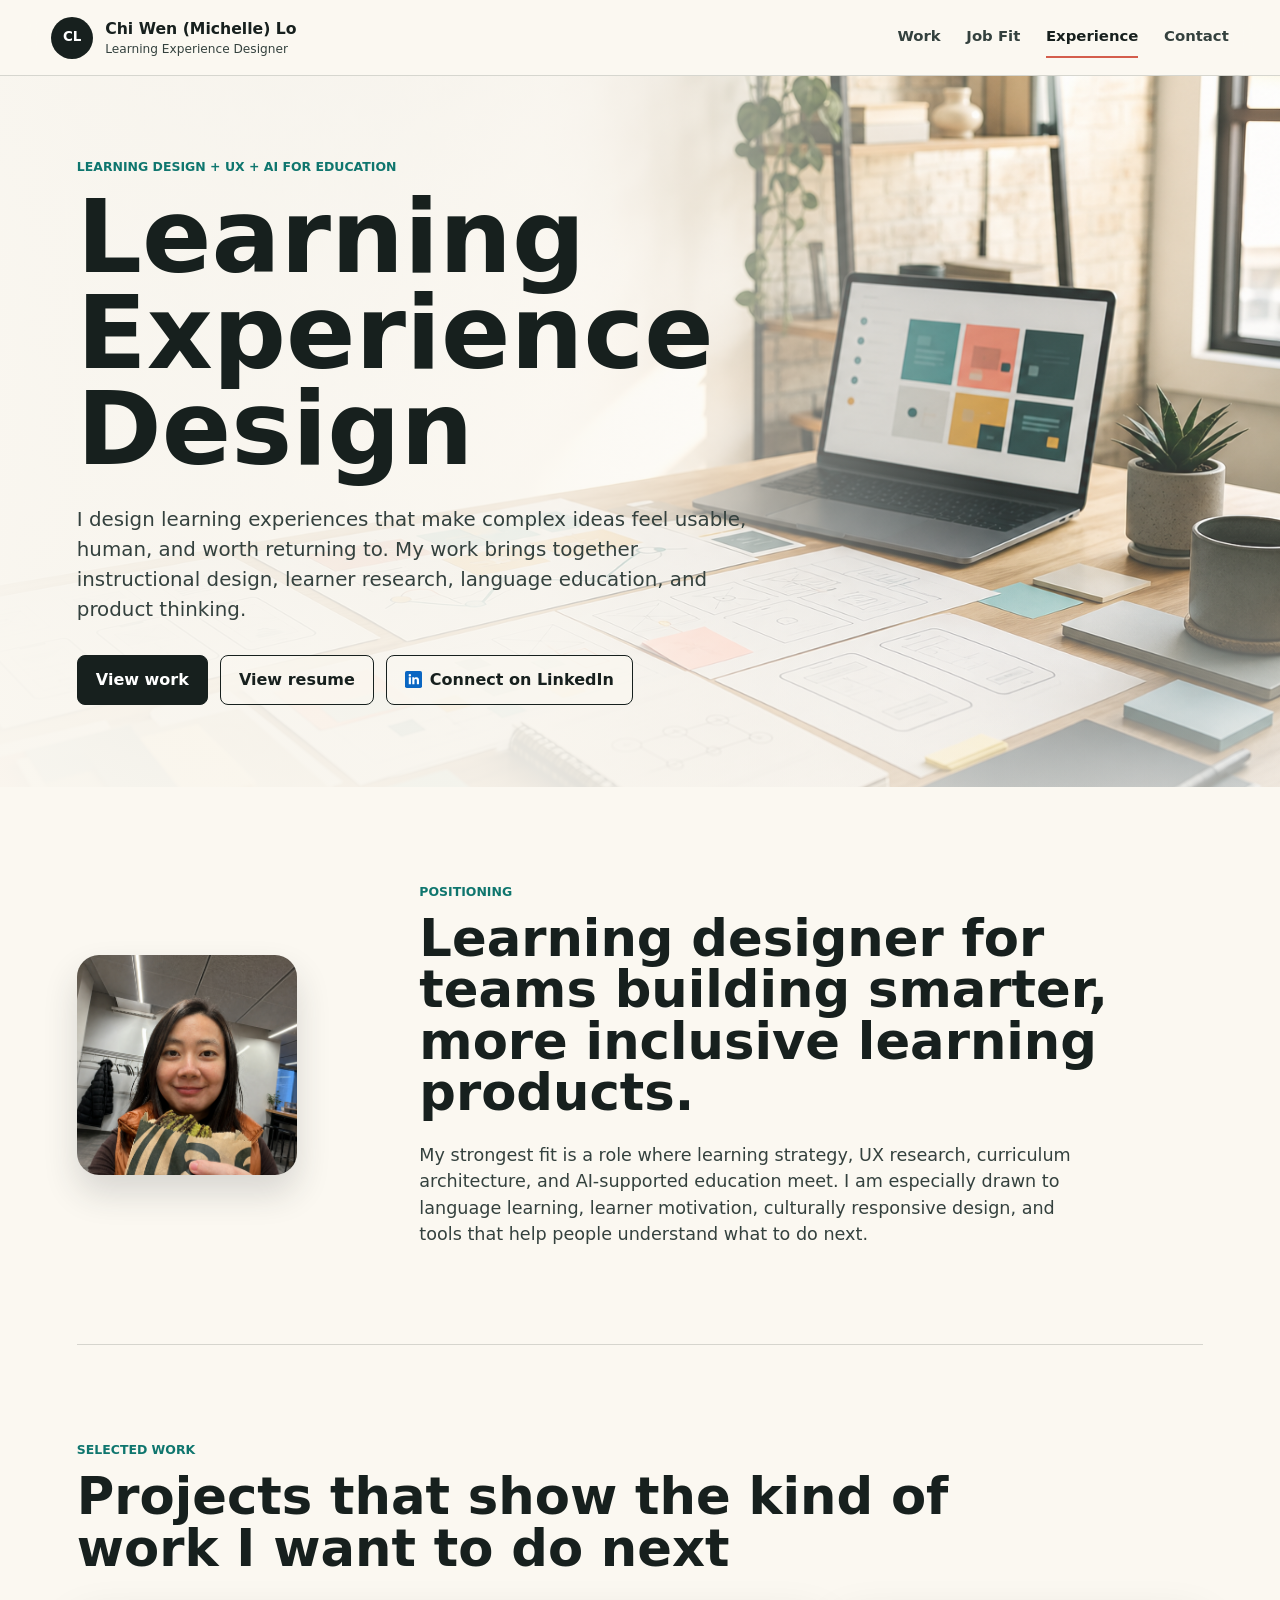
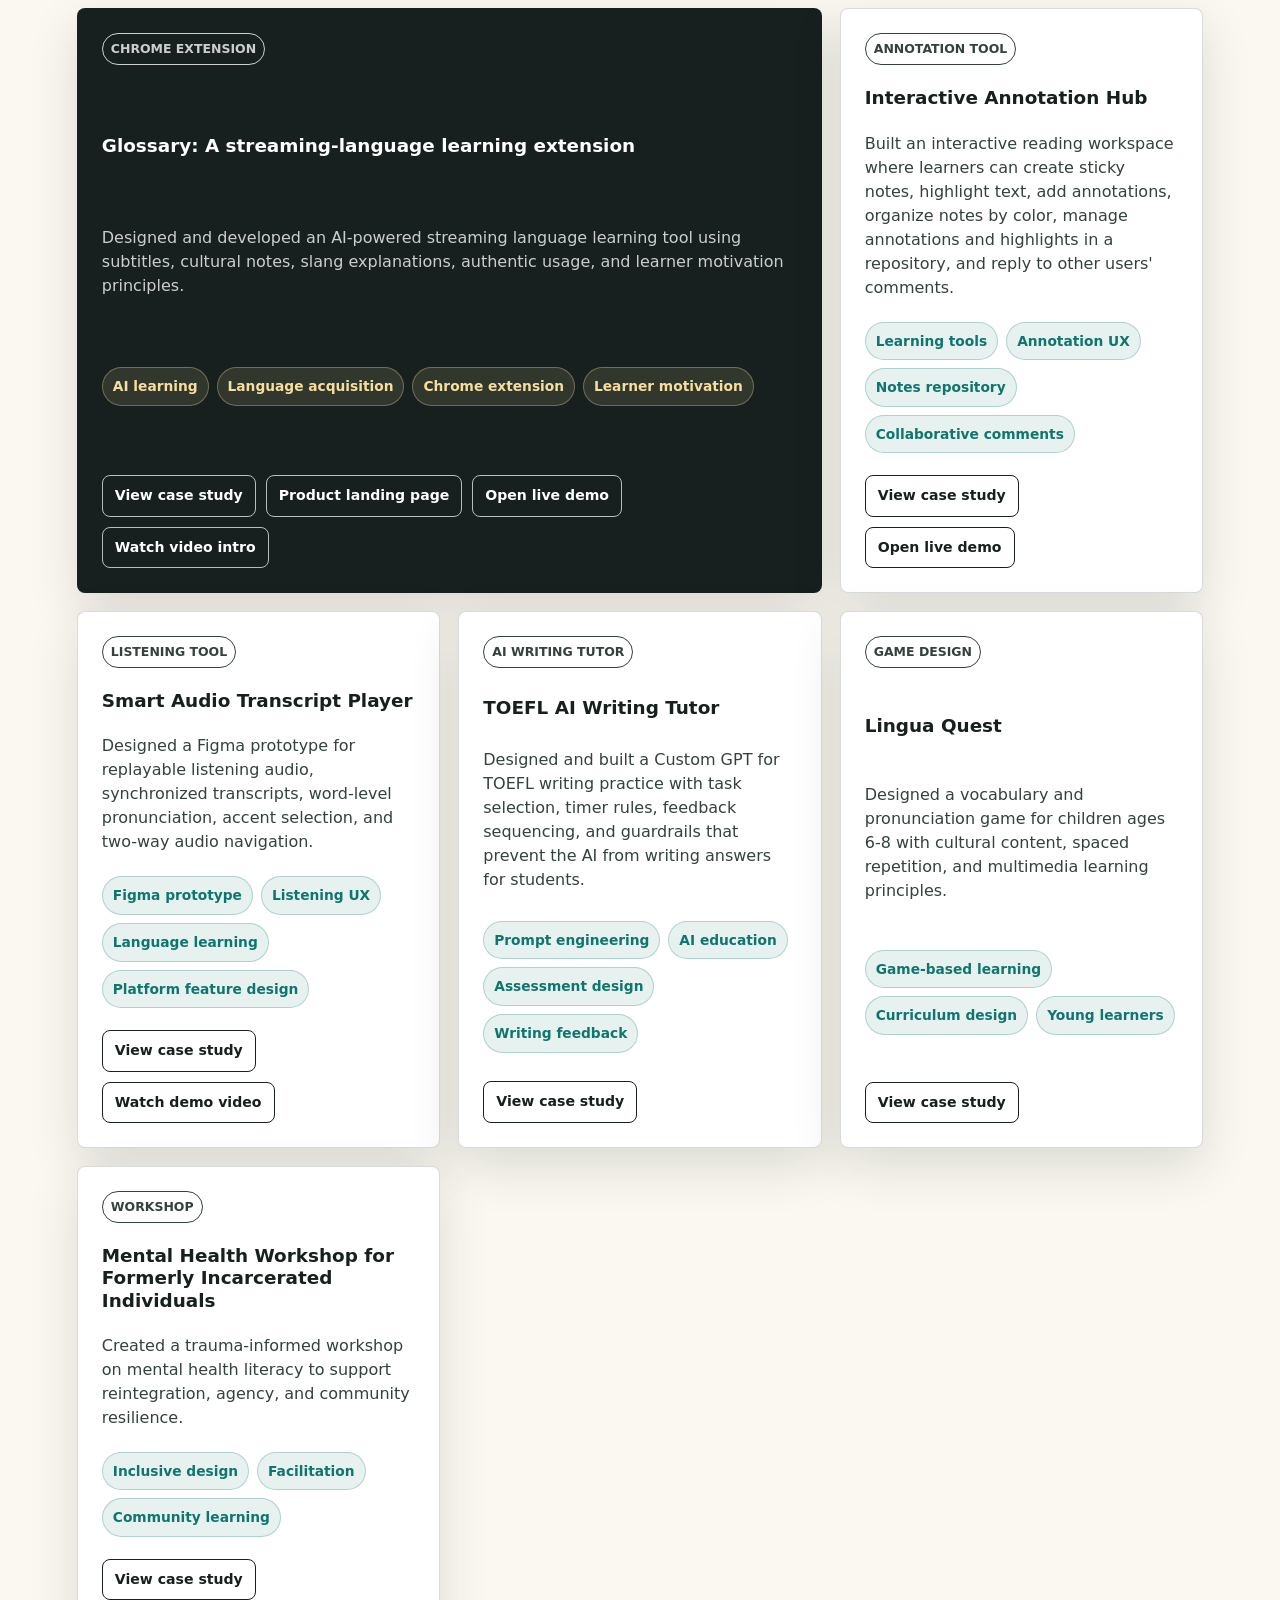
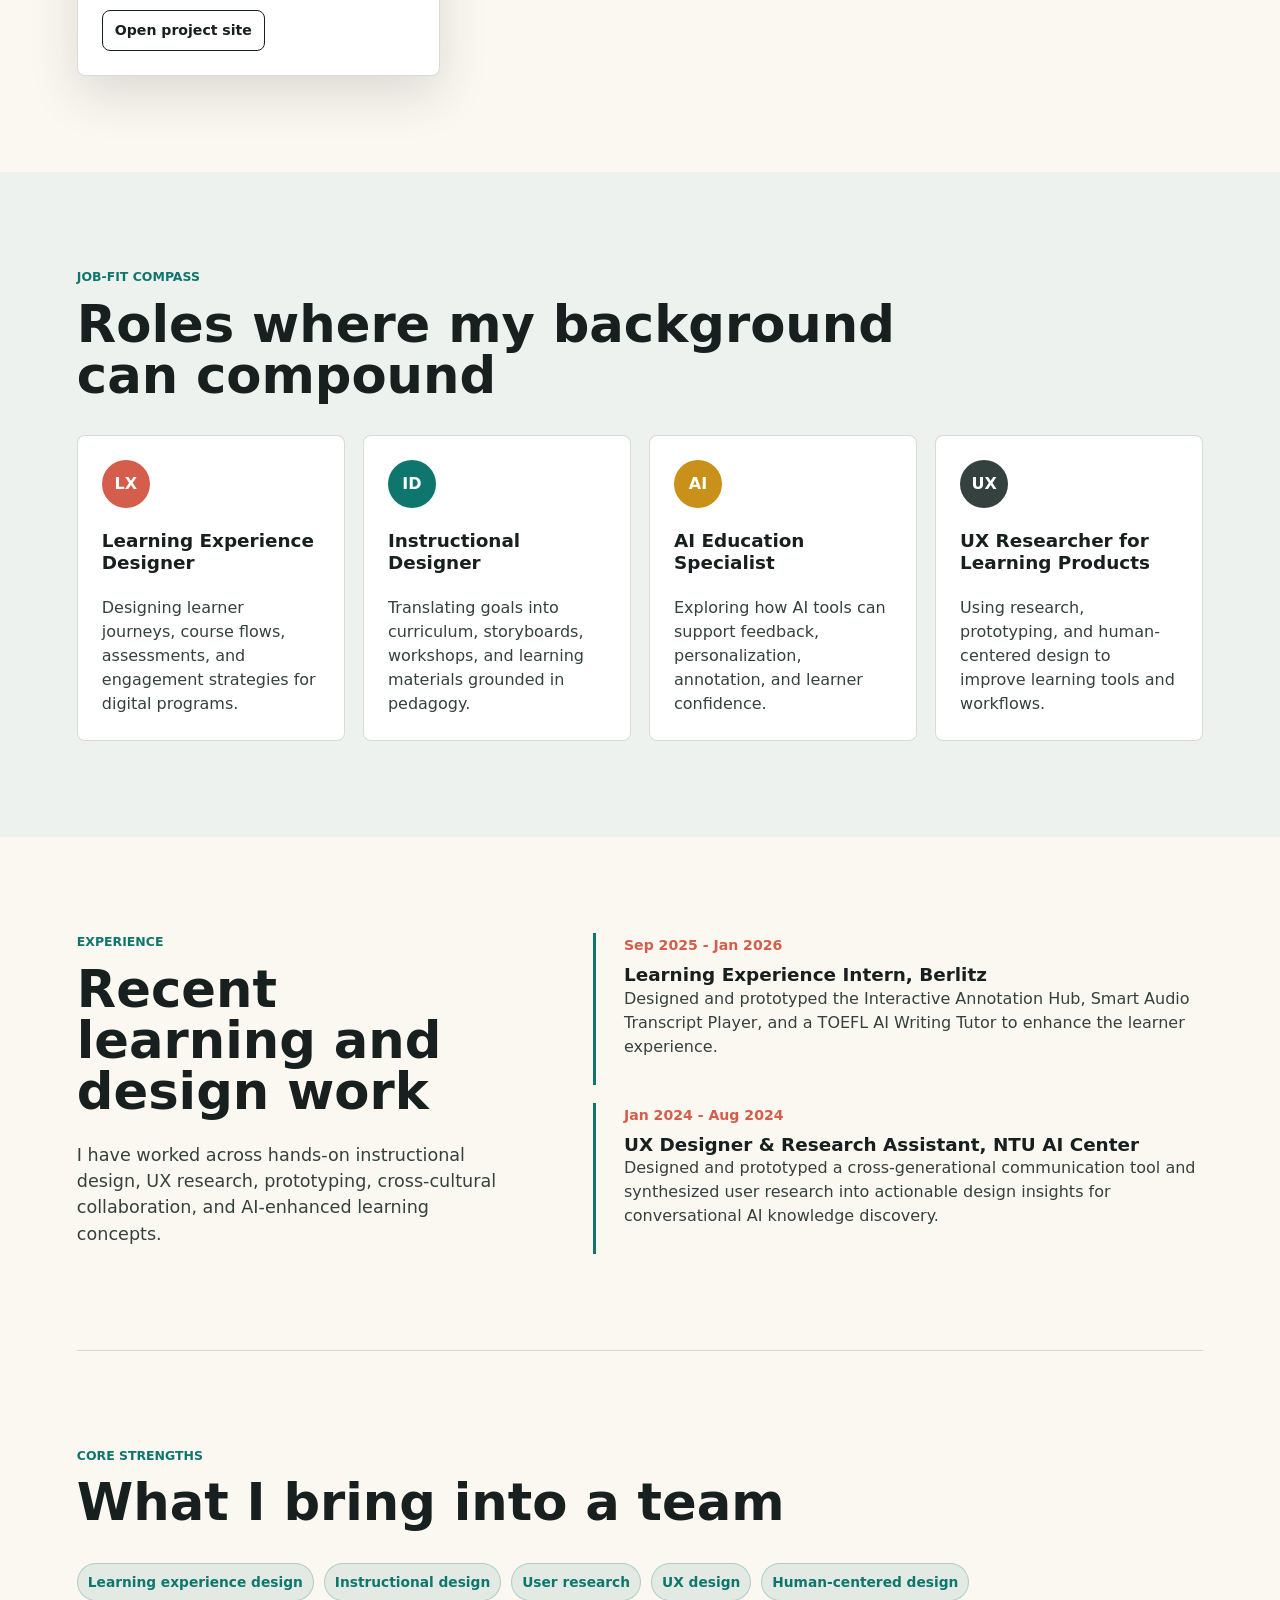
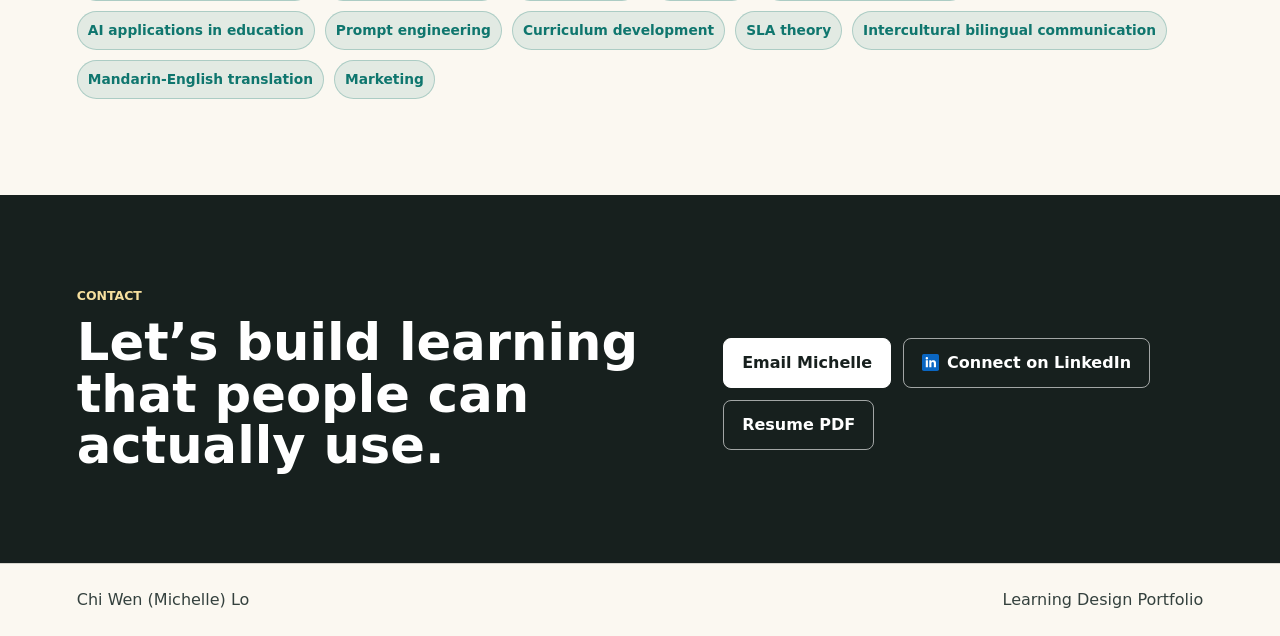
==== commit c5608b54: "update" ====
--- a/index.html
+++ b/index.html
@@ -8,7 +8,7 @@
       content="Chi Wen (Michelle) Lo portfolio for learning experience design, instructional design, AI education, and UX-informed learning products."
     >
     <title>Chi Wen (Michelle) Lo | Learning Designer</title>
-    <link rel="stylesheet" href="styles.css?v=37">
+    <link rel="stylesheet" href="styles.css?v=41">
   </head>
   <body>
     <header class="site-header">
@@ -421,6 +421,6 @@
       <span>Learning Design Portfolio</span>
     </footer>
 
-    <script src="script.js?v=11"></script>
+    <script src="script.js?v=12"></script>
   </body>
 </html>
--- a/styles.css
+++ b/styles.css
@@ -234,7 +234,7 @@
   right: 18px;
   bottom: 18px;
   z-index: 40;
-  display: flex;
+  display: none;
   align-items: center;
   gap: 8px;
   max-width: min(92vw, 440px);
@@ -244,6 +244,10 @@
   border-radius: 8px;
   box-shadow: 0 18px 46px rgba(23, 32, 30, 0.22);
   backdrop-filter: blur(16px);
+}
+
+body.can-edit .edit-toolbar {
+  display: flex;
 }
 
 .edit-button {
@@ -520,11 +524,14 @@
 
 .case-study-page h1 {
   max-width: 940px;
+  margin-left: auto;
+  margin-right: auto;
   font-size: clamp(2.9rem, 7vw, 6.2rem);
 }
 
 .back-link {
   display: inline-flex;
+  margin-left: max(0px, calc((100% - 940px)/2));
   width: fit-content;
   min-height: 40px;
   align-items: center;
@@ -552,6 +559,8 @@
 
 .case-study-hero {
   max-width: 940px;
+  margin-left: auto;
+  margin-right: auto;
   margin-bottom: 0;
 }
 
@@ -588,10 +597,10 @@
 
 .case-study-grid {
   display: grid;
-  grid-template-columns: minmax(0, 1.12fr) minmax(280px, 0.88fr);
+  grid-template-columns: 1fr;
   gap: 18px;
   align-items: stretch;
-  max-width: 1180px;
+  max-width: 940px;
   margin-bottom: 18px;
 }
 
@@ -630,6 +639,14 @@
 .case-study-page > .case-panel {
   margin-top: 18px;
   margin-bottom: 0;
+  margin-left: auto;
+  margin-right: auto;
+}
+
+.case-study-page > .case-panel {
+  max-width: 940px;
+  width: min(940px, 100%);
+  box-sizing: border-box;
 }
 
 .facts-list {
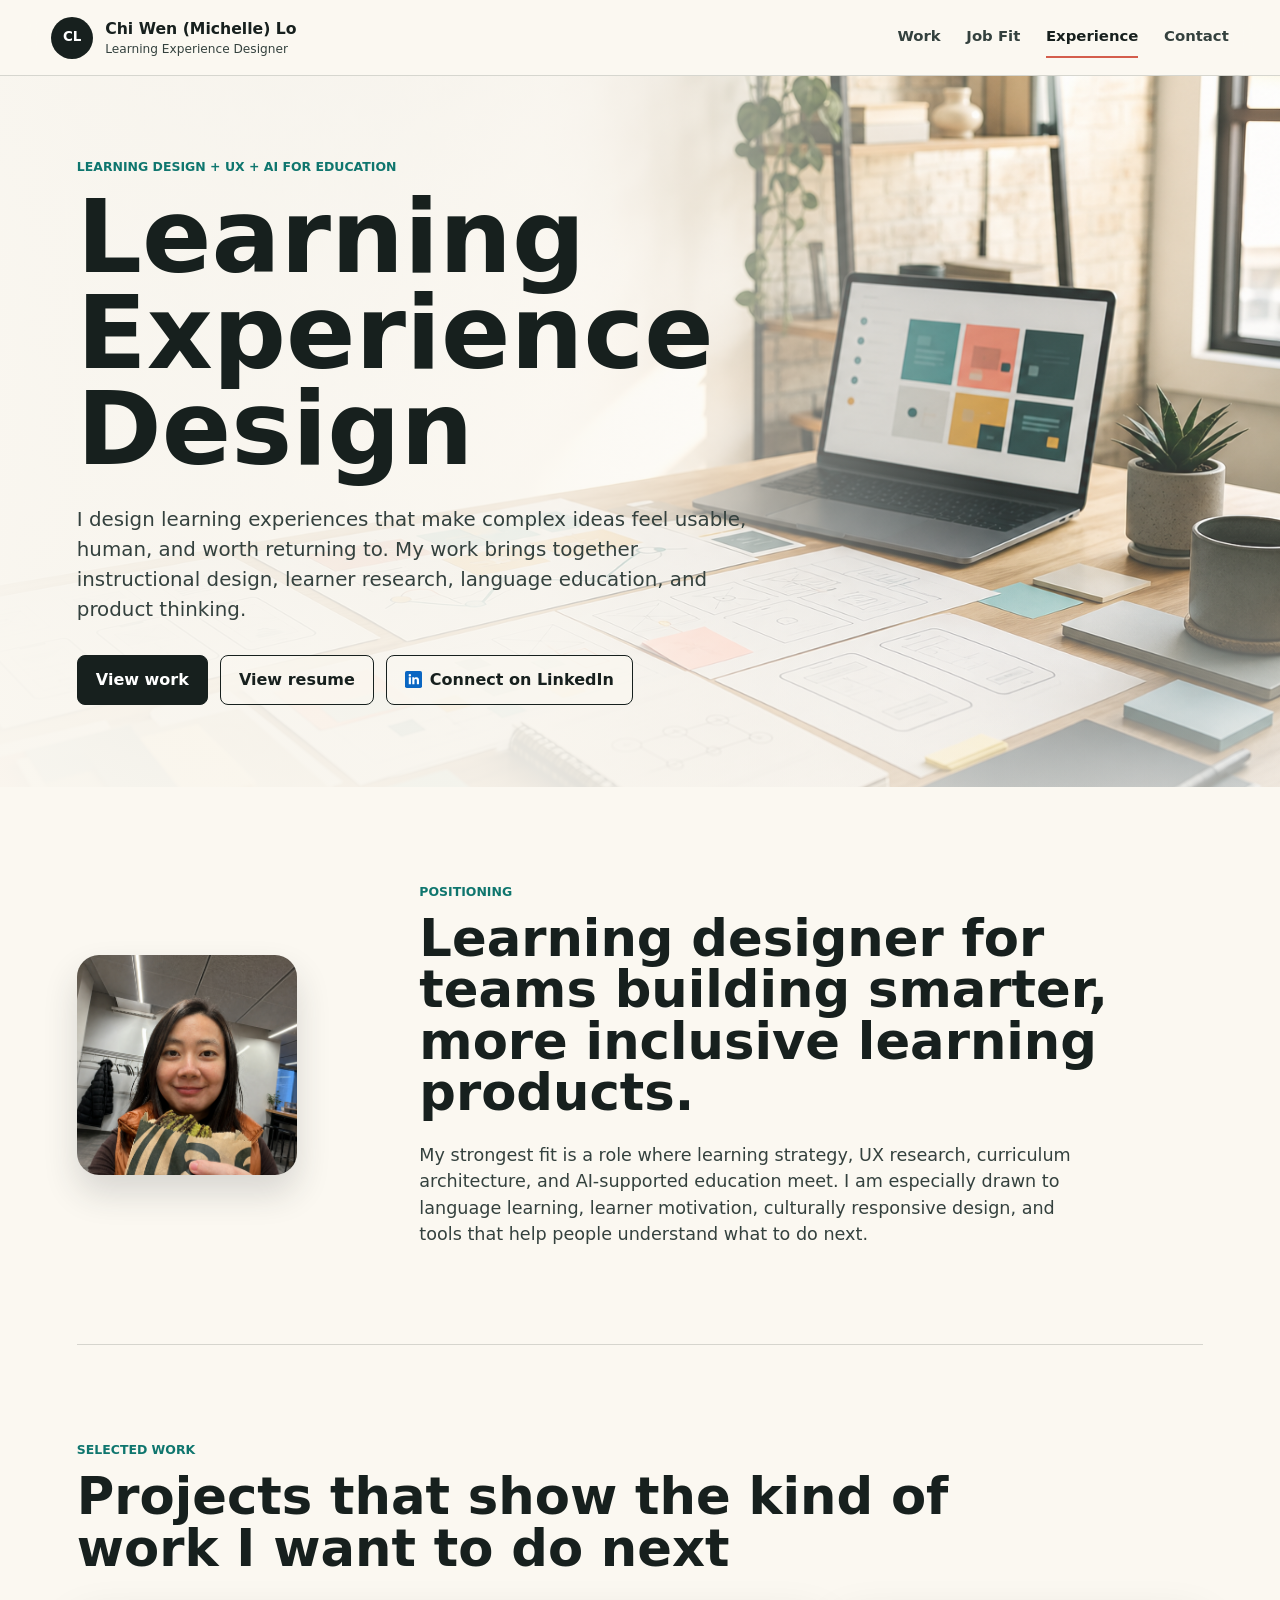
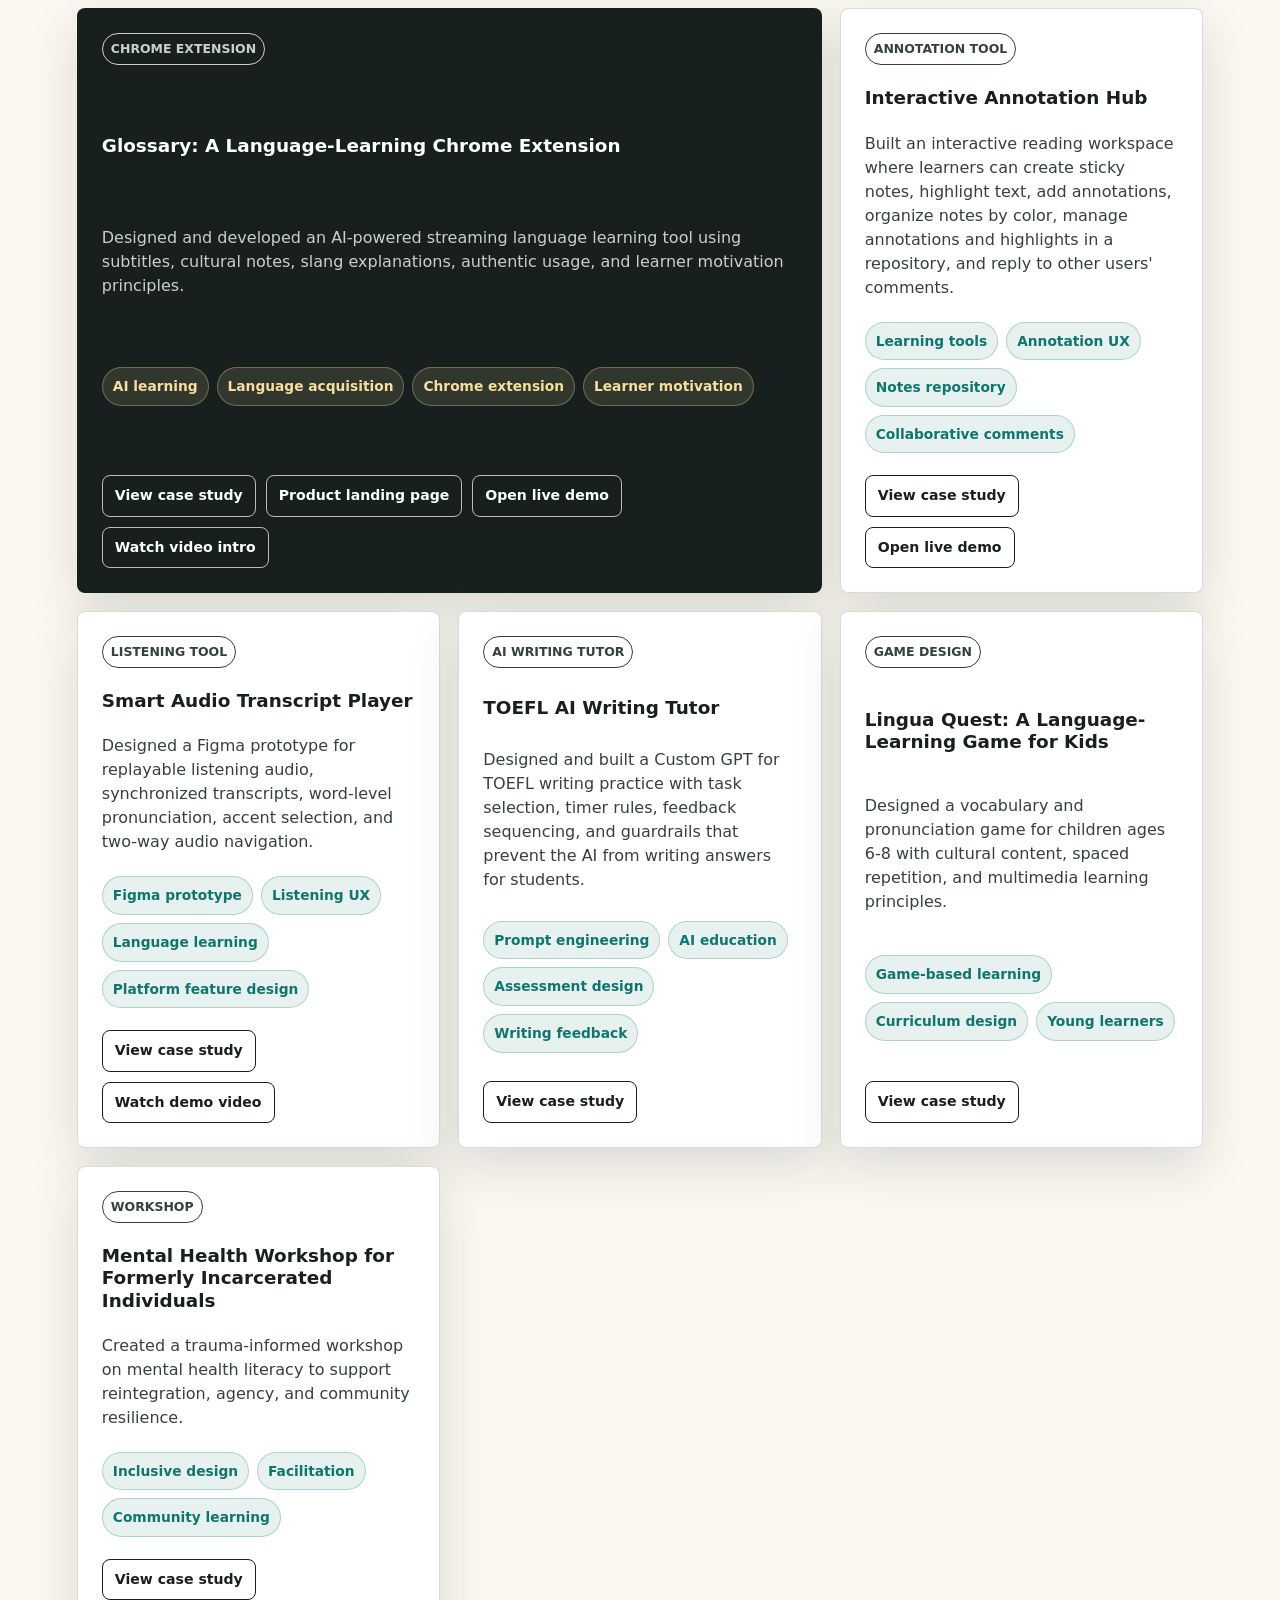
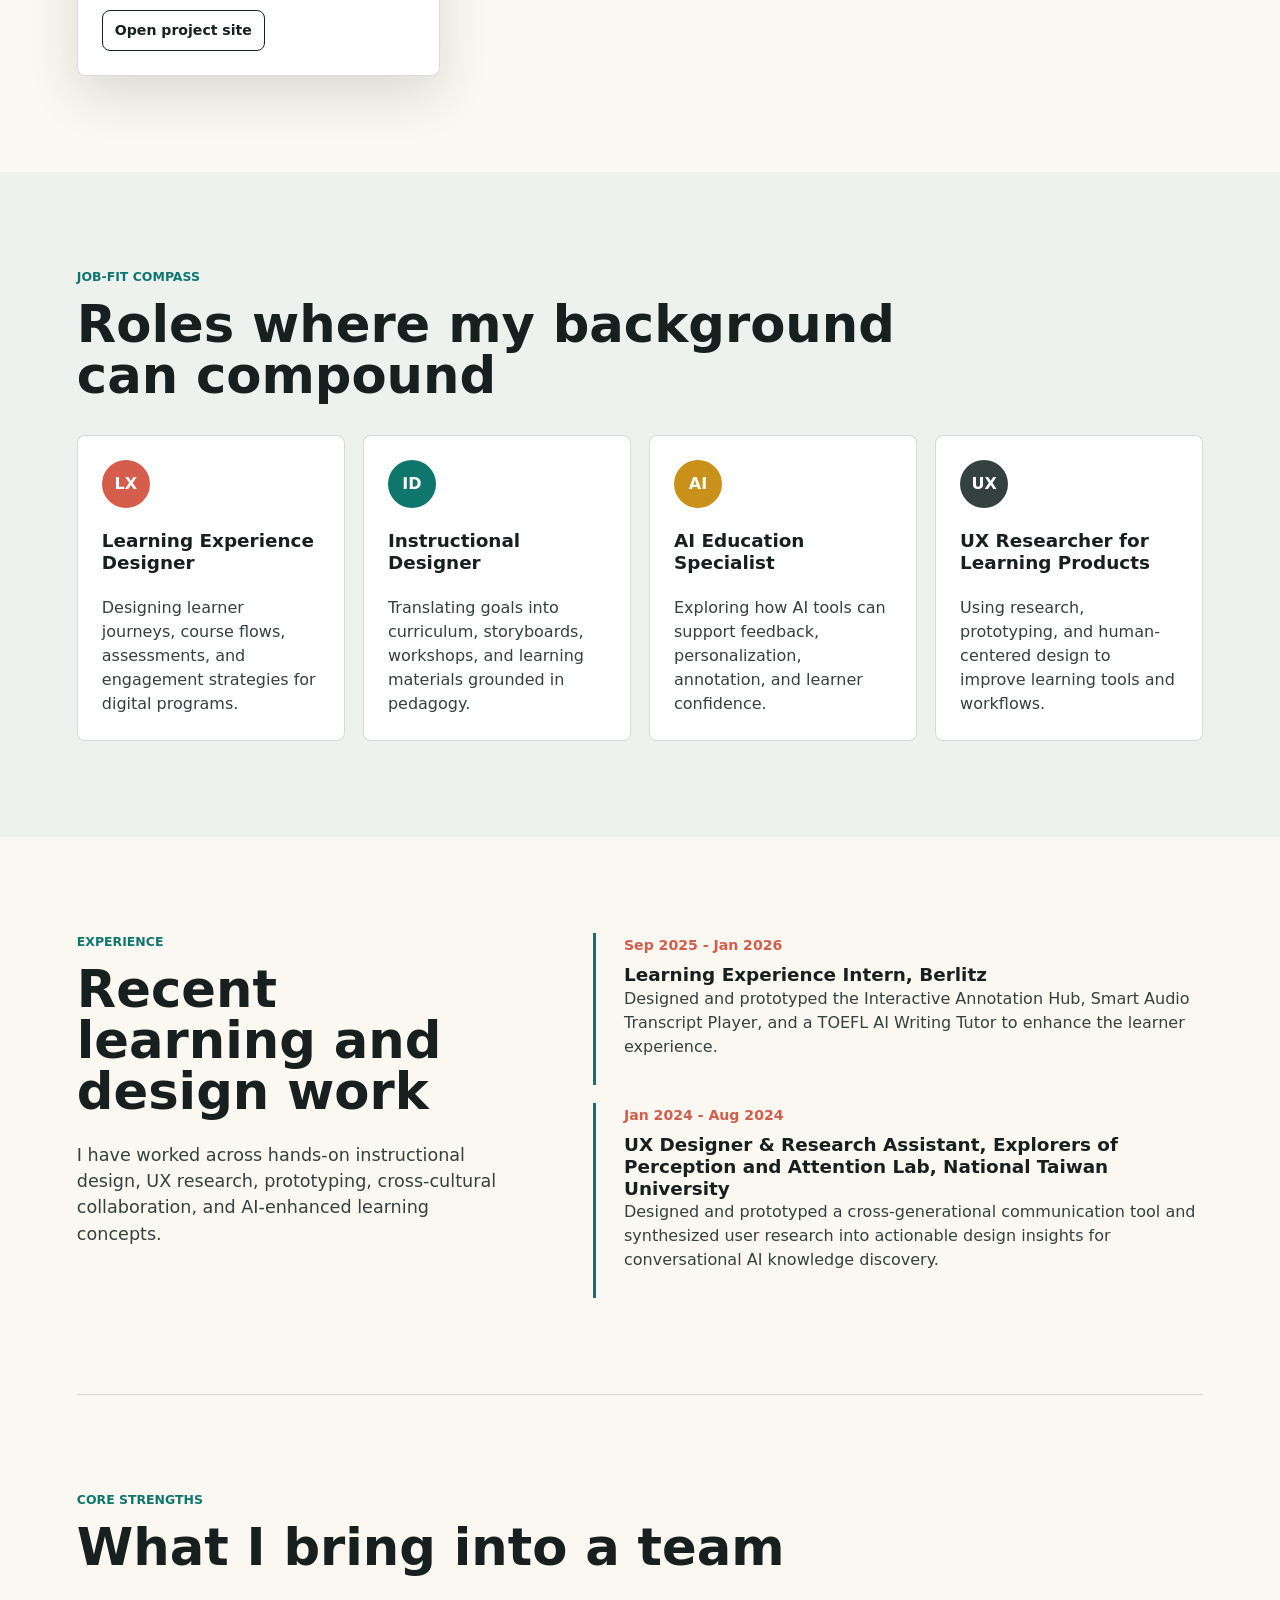
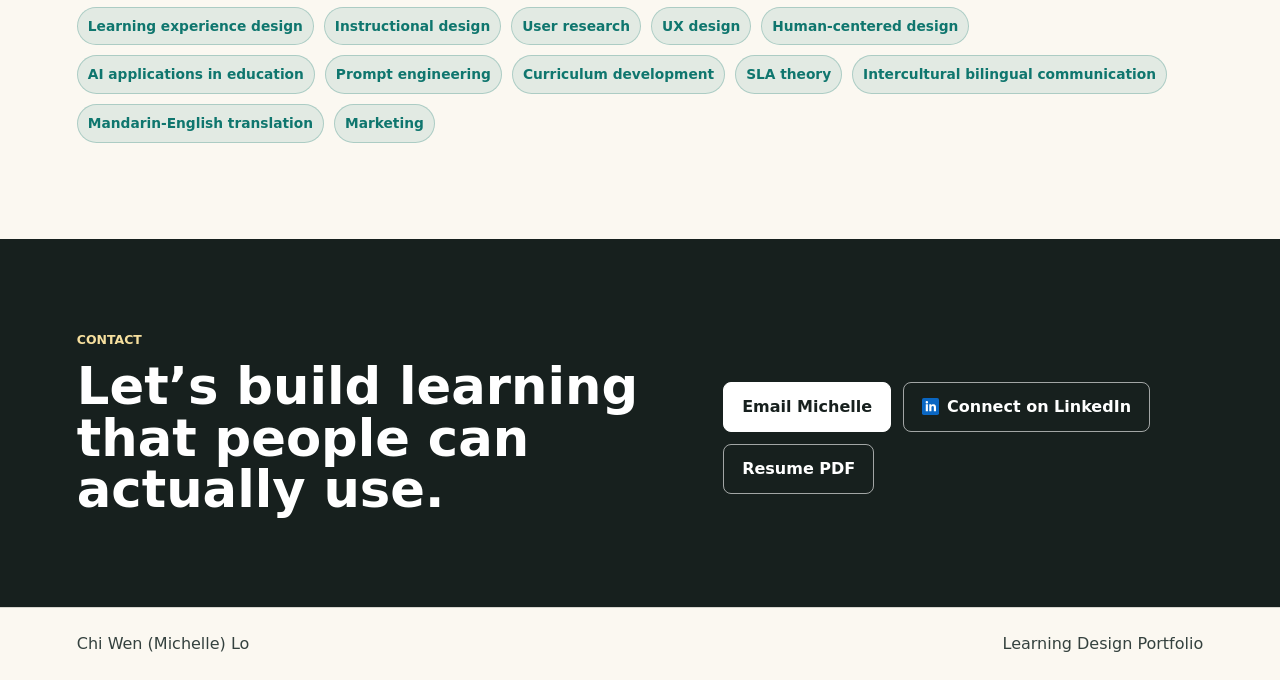
==== commit 77b41d1f: "update" ====
--- a/index.html
+++ b/index.html
@@ -8,7 +8,7 @@
       content="Chi Wen (Michelle) Lo portfolio for learning experience design, instructional design, AI education, and UX-informed learning products."
     >
     <title>Chi Wen (Michelle) Lo | Learning Designer</title>
-    <link rel="stylesheet" href="styles.css?v=41">
+    <link rel="stylesheet" href="styles.css?v=44">
   </head>
   <body>
     <header class="site-header">
@@ -118,7 +118,7 @@
             <div class="project-meta">
               <span>Chrome Extension</span>
             </div>
-            <h3>Glossary: A streaming-language learning extension</h3>
+            <h3>Glossary: A Language-Learning Chrome Extension</h3>
             <p>
               Designed and developed an AI-powered streaming language learning tool using subtitles, cultural notes,
               slang explanations, authentic usage, and learner motivation principles.
@@ -256,7 +256,7 @@
             <div class="project-meta">
               <span>Game Design</span>
             </div>
-            <h3>Lingua Quest</h3>
+            <h3>Lingua Quest: A Language-Learning Game for Kids</h3>
             <p>
               Designed a vocabulary and pronunciation game for children ages 6-8 with cultural content, spaced repetition,
               and multimedia learning principles.
@@ -353,7 +353,7 @@
           </article>
           <article>
             <time>Jan 2024 - Aug 2024</time>
-            <h3>UX Designer & Research Assistant, NTU AI Center</h3>
+            <h3>UX Designer & Research Assistant, Explorers of Perception and Attention Lab, National Taiwan University</h3>
             <p>
               Designed and prototyped a cross-generational communication tool and synthesized user research into
               actionable design insights for conversational AI knowledge discovery.
@@ -421,6 +421,6 @@
       <span>Learning Design Portfolio</span>
     </footer>
 
-    <script src="script.js?v=12"></script>
+    <script src="script.js?v=15"></script>
   </body>
 </html>
